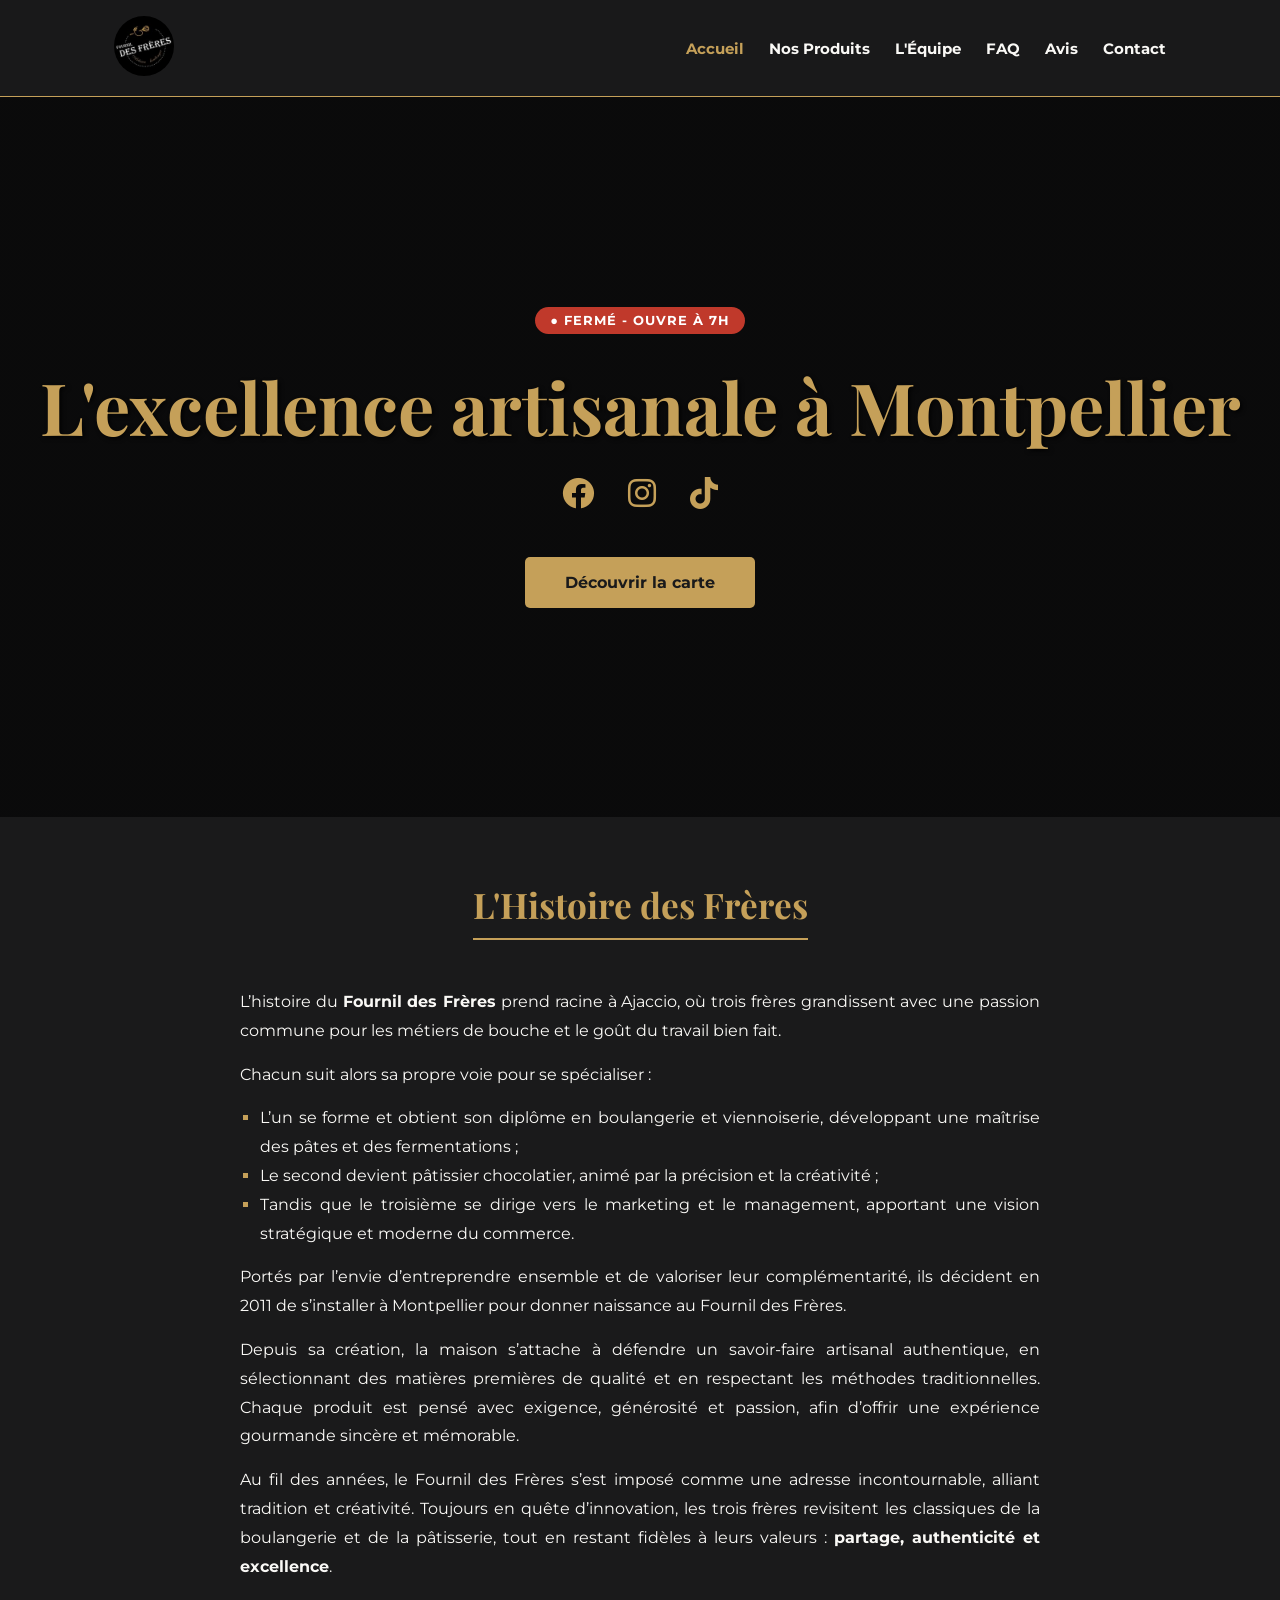
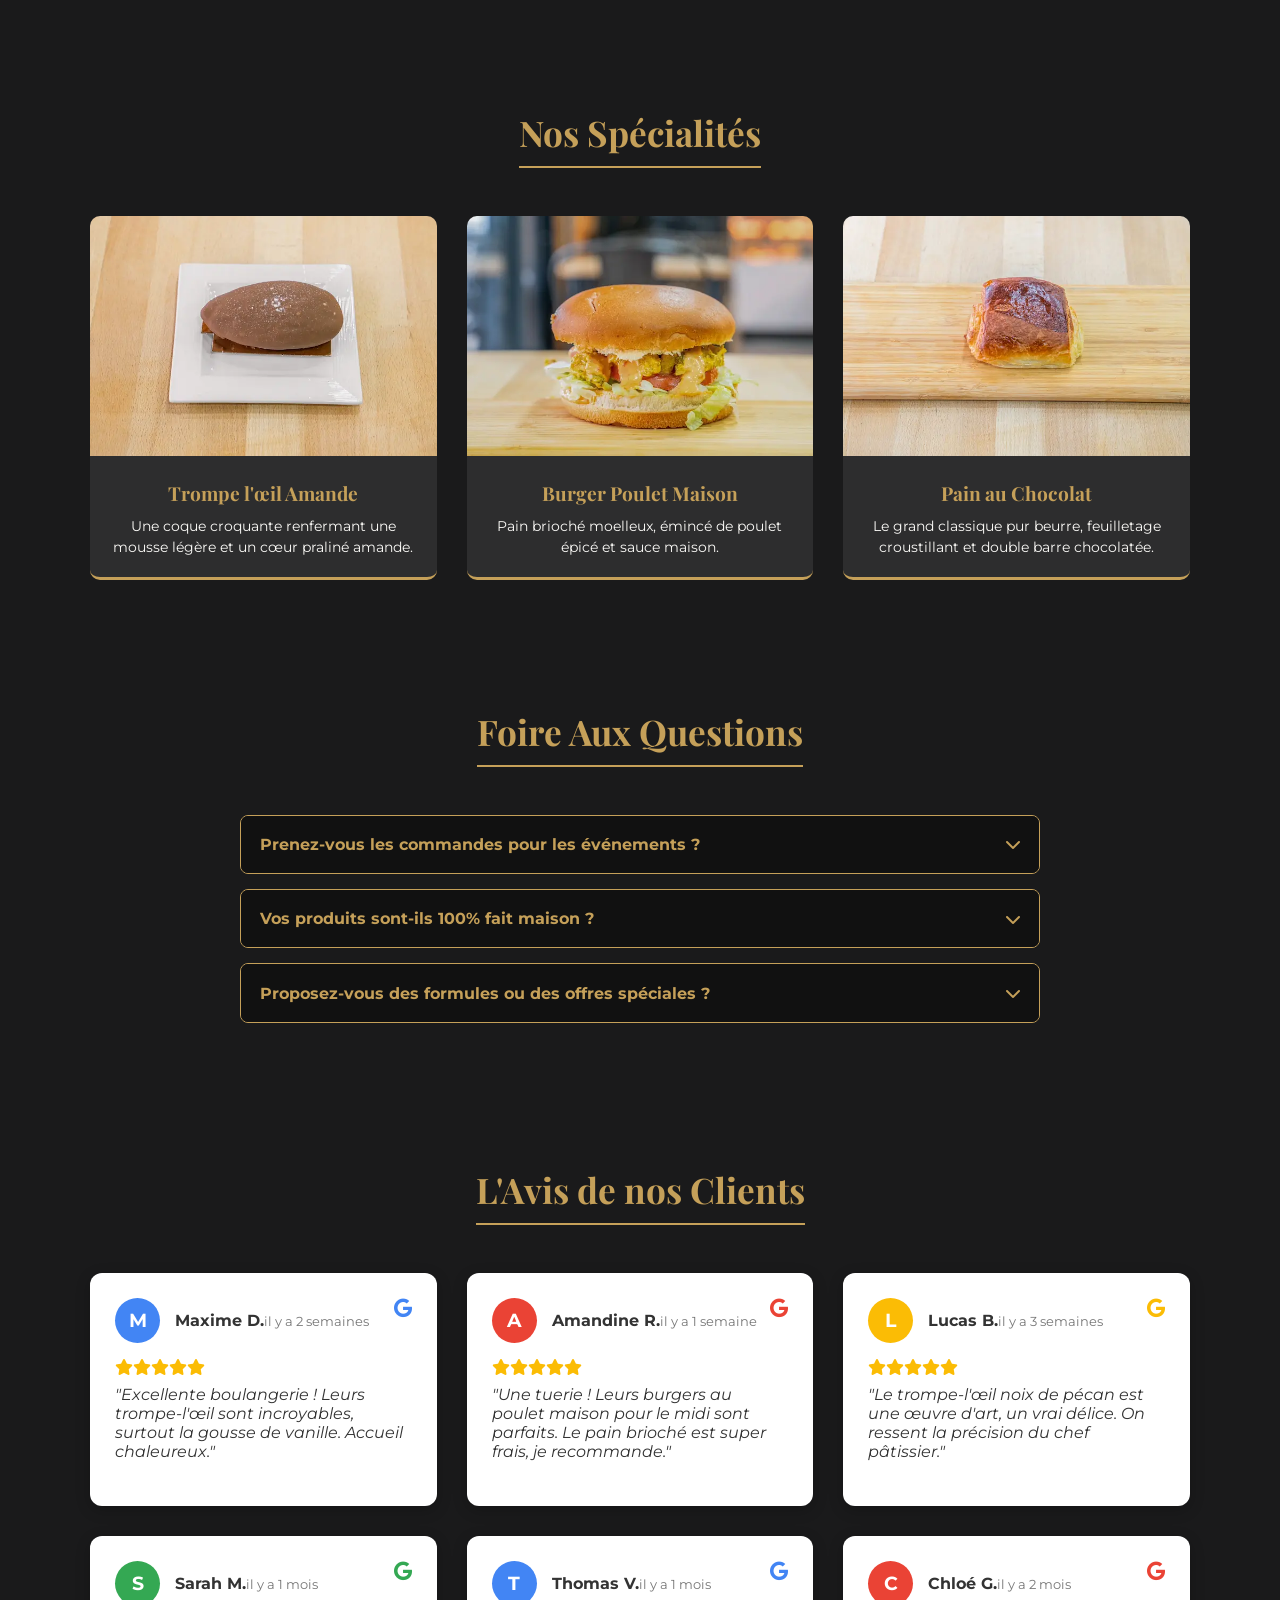
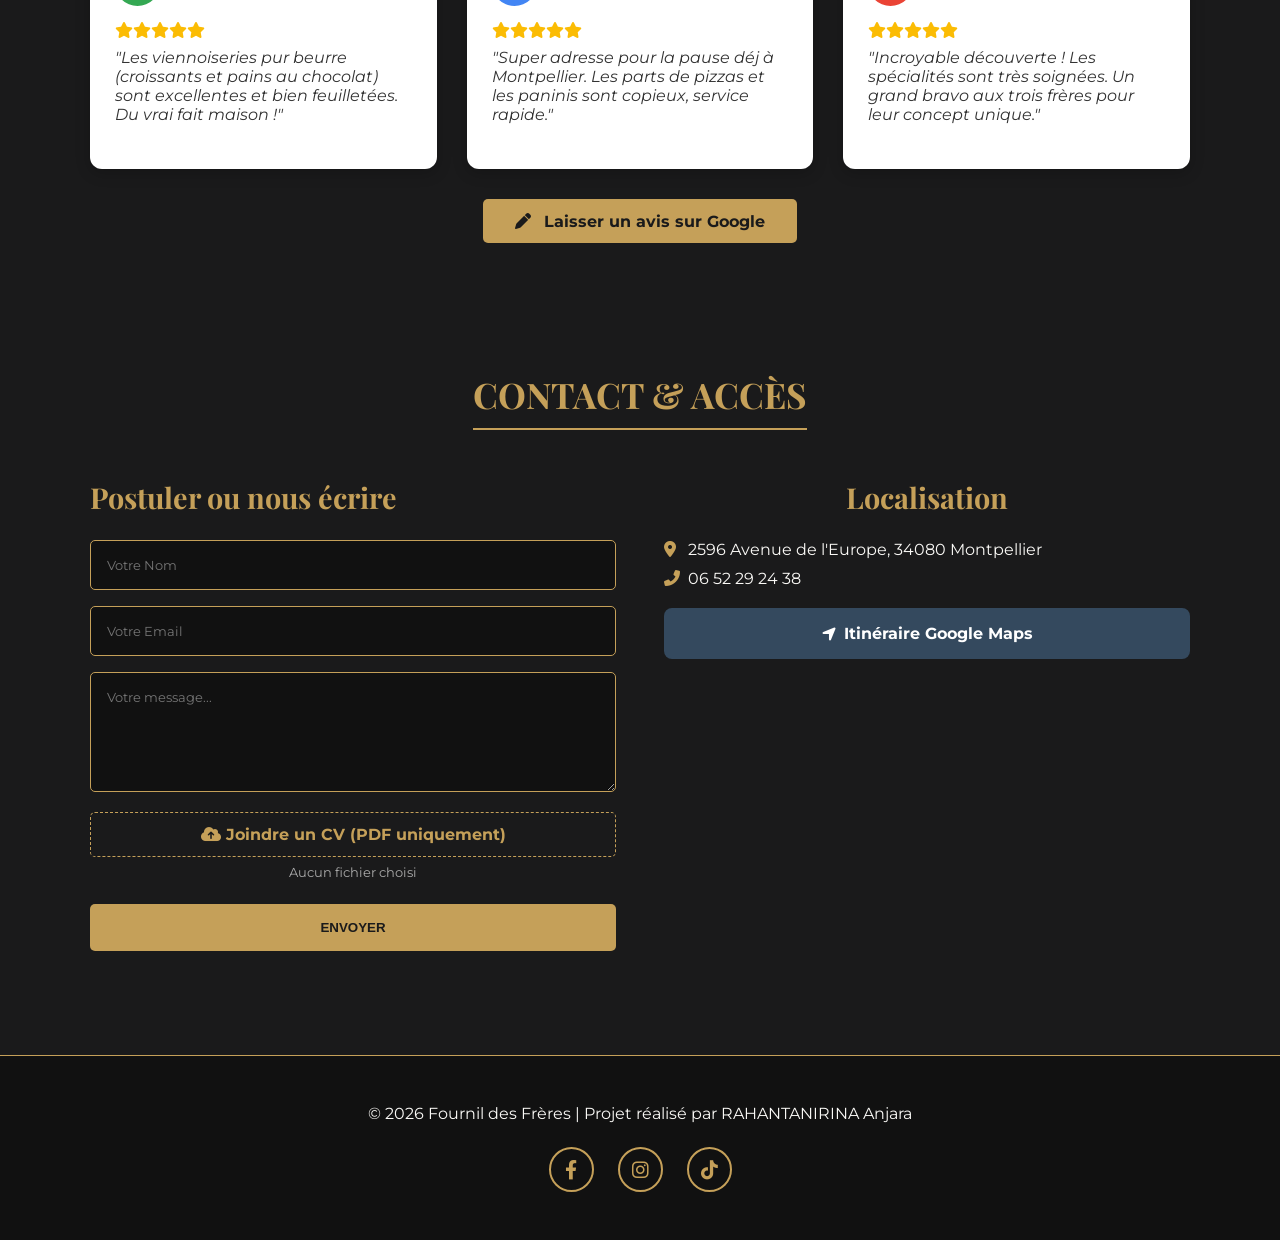
==== index.html @ 39a66331 "feat: enrichissement des avis google, intégration du numéro de téléphone et réécriture pro de la FAQ" ====
<!DOCTYPE html>
<html lang="fr">
<head>
    <meta charset="UTF-8">
    <meta name="viewport" content="width=device-width, initial-scale=1.0">
    <title>Fournil des Frères | Artisan Boulanger Pâtissier Montpellier</title>
    
    <meta name="description" content="Découvrez le Fournil des Frères à Montpellier. Trompe l'œil signatures, snacking frais et viennoiseries artisanales 100% fait maison.">
    <link rel="icon" type="image/jpeg" href="logo-fdf.jpg">
    
    <link rel="stylesheet" href="style.css">
    <link href="https://fonts.googleapis.com/css2?family=Montserrat:wght@400;700&family=Playfair+Display:ital,wght@0,700;1,700&display=swap" rel="stylesheet">
    <link rel="stylesheet" href="https://cdnjs.cloudflare.com/ajax/libs/font-awesome/6.0.0/css/all.min.css">
</head>
<body>

    <div id="loader">
        <img src="logo-fdf.jpg" alt="Chargement" class="loader-logo">
    </div>
    <div id="scroll-progress-bar"></div>

    <header id="header">
        <div class="container header-flex">
            <a href="index.html"><img src="logo-fdf.jpg" alt="Logo Fournil des Frères" class="logo"></a>
            
            <div class="menu-toggle" id="mobile-menu"><i class="fas fa-bars"></i></div>
            
            <nav class="desktop-nav">
                <ul id="nav-list">
                    <li><a href="#accueil" style="color:var(--or);">Accueil</a></li>
                    <li><a href="produits.html">Nos Produits</a></li>
                    <li><a href="#equipe">L'Équipe</a></li>
                    <li><a href="#faq">FAQ</a></li>
                    <li><a href="#avis">Avis</a></li>
                    <li><a href="#contact">Contact</a></li>
                </ul>
            </nav>
        </div>
    </header>

    <div class="mobile-tab-bar">
        <a href="#accueil"><i class="fas fa-home"></i><span>Accueil</span></a>
        <a href="produits.html"><i class="fas fa-bread-slice"></i><span>Produits</span></a>
        <a href="#avis"><i class="fas fa-star"></i><span>Avis</span></a>
        <a href="#contact"><i class="fas fa-map-marker-alt"></i><span>Accès</span></a>
    </div>

    <main>
        <section id="accueil" class="hero">
            <div class="hero-text">
                <div id="status-badge" class="status-badge">Chargement...</div>
                
                <h1>L'excellence artisanale à Montpellier</h1>
                
                <div class="social-hero">
                    <a href="https://www.facebook.com/Fournil-Des-Freres-107066511878900" target="_blank"><i class="fab fa-facebook"></i></a>
                    <a href="https://www.instagram.com/fournildesfreres34" target="_blank"><i class="fab fa-instagram"></i></a>
                    <a href="https://www.tiktok.com/@fournildesfreres" target="_blank"><i class="fab fa-tiktok"></i></a>
                </div>
                <a href="produits.html" class="btn-gold-hero">Découvrir la carte</a>
            </div>
        </section>

        <section id="equipe" class="container section reveal">
            <h2 class="title">L'Histoire des Frères</h2>
            <div style="max-width: 800px; margin: 0 auto; line-height: 1.8; text-align: justify;">
                <p style="margin-bottom: 15px;">L’histoire du <strong>Fournil des Frères</strong> prend racine à Ajaccio, où trois frères grandissent avec une passion commune pour les métiers de bouche et le goût du travail bien fait.</p>
                
                <p style="margin-bottom: 15px;">Chacun suit alors sa propre voie pour se spécialiser :</p>
                <ul style="margin-bottom: 15px; padding-left: 20px; list-style-type: square; color: var(--or);">
                    <li><span style="color: var(--creme);">L’un se forme et obtient son diplôme en boulangerie et viennoiserie, développant une maîtrise des pâtes et des fermentations ;</span></li>
                    <li><span style="color: var(--creme);">Le second devient pâtissier chocolatier, animé par la précision et la créativité ;</span></li>
                    <li><span style="color: var(--creme);">Tandis que le troisième se dirige vers le marketing et le management, apportant une vision stratégique et moderne du commerce.</span></li>
                </ul>

                <p style="margin-bottom: 15px;">Portés par l’envie d’entreprendre ensemble et de valoriser leur complémentarité, ils décident en 2011 de s’installer à Montpellier pour donner naissance au Fournil des Frères.</p>
                
                <p style="margin-bottom: 15px;">Depuis sa création, la maison s’attache à défendre un savoir-faire artisanal authentique, en sélectionnant des matières premières de qualité et en respectant les méthodes traditionnelles. Chaque produit est pensé avec exigence, générosité et passion, afin d’offrir une expérience gourmande sincère et mémorable.</p>
                
                <p>Au fil des années, le Fournil des Frères s’est imposé comme une adresse incontournable, alliant tradition et créativité. Toujours en quête d’innovation, les trois frères revisitent les classiques de la boulangerie et de la pâtisserie, tout en restant fidèles à leurs valeurs : <strong>partage, authenticité et excellence</strong>.</p>
            </div>
        </section>

        <section id="produits-phares" class="container section reveal">
            <h2 class="title">Nos Spécialités</h2>
            <div class="product-grid">
                <article class="product-card reveal">
                    <img src="FournilDesFrères_trompe-loeil_Amande.webp" alt="Trompe l'œil Amande" loading="lazy">
                    <div class="product-info">
                        <h3>Trompe l'œil Amande</h3>
                        <p>Une coque croquante renfermant une mousse légère et un cœur praliné amande.</p>
                    </div>
                </article>

                <article class="product-card reveal">
                    <img src="FournilDesFrères_BurgerPoulet.webp" alt="Burger Poulet Maison" loading="lazy">
                    <div class="product-info">
                        <h3>Burger Poulet Maison</h3>
                        <p>Pain brioché moelleux, émincé de poulet épicé et sauce maison.</p>
                    </div>
                </article>

                <article class="product-card reveal">
                    <img src="FournilDesFrères_PainAuChocolat.webp" alt="Pain au Chocolat" loading="lazy">
                    <div class="product-info">
                        <h3>Pain au Chocolat</h3>
                        <p>Le grand classique pur beurre, feuilletage croustillant et double barre chocolatée.</p>
                    </div>
                </article>
            </div>
        </section>
        
        <section id="faq" class="container section reveal">
            <h2 class="title">Foire Aux Questions</h2>
            <div class="faq-container">
                <div class="faq-item">
                    <div class="faq-question">Prenez-vous les commandes pour les événements ? <i class="fas fa-chevron-down"></i></div>
                    <div class="faq-answer">Absolument ! Nous réalisons des commandes sur-mesure pour vos événements (anniversaires, réceptions, réunions). Pour toute demande, n'hésitez pas à nous contacter directement par téléphone ou via notre compte Instagram pour que nous puissions étudier votre projet ensemble.</div>
                </div>
                <div class="faq-item">
                    <div class="faq-question">Vos produits sont-ils 100% fait maison ? <i class="fas fa-chevron-down"></i></div>
                    <div class="faq-answer">Oui, sans exception. De la fabrication minutieuse du feuilletage de nos viennoiseries pur beurre à la conception complexe de nos pâtisseries en Trompe-l'œil, l'intégralité de nos gammes est élaborée sur place de manière artisanale.</div>
                </div>
                <div class="faq-item">
                    <div class="faq-question">Proposez-vous des formules ou des offres spéciales ? <i class="fas fa-chevron-down"></i></div>
                    <div class="faq-answer">Tout à fait ! Nous proposons quotidiennement plusieurs formules de restauration adaptées pour la pause déjeuner (incluant sandwich, burger ou pizza accompagné d'une boisson et d'un dessert). Des offres groupées sont également disponibles directement en boutique selon les fabrications du jour.</div>
                </div>
            </div>
        </section>

        <section id="avis" class="container section reveal">
            <h2 class="title">L'Avis de nos Clients</h2>
            <div class="product-grid" style="align-items: start;">
                <div class="google-review-card" style="margin-bottom: 0;">
                    <div class="reviewer-info">
                        <div class="avatar" style="background-color: #4285F4;">M</div>
                        <div><strong>Maxime D.</strong><span class="date">il y a 2 semaines</span></div>
                        <i class="fab fa-google google-logo" style="color: #4285F4; font-size: 1.2rem;"></i>
                    </div>
                    <div class="stars"><i class="fas fa-star" style="color: #fbbc04;"></i><i class="fas fa-star" style="color: #fbbc04;"></i><i class="fas fa-star" style="color: #fbbc04;"></i><i class="fas fa-star" style="color: #fbbc04;"></i><i class="fas fa-star" style="color: #fbbc04;"></i></div>
                    <p class="review-text">"Excellente boulangerie ! Leurs trompe-l'œil sont incroyables, surtout la gousse de vanille. Accueil chaleureux."</p>
                </div>
                <div class="google-review-card" style="margin-bottom: 0;">
                    <div class="reviewer-info">
                        <div class="avatar" style="background-color: #EA4335;">A</div>
                        <div><strong>Amandine R.</strong><span class="date">il y a 1 semaine</span></div>
                        <i class="fab fa-google google-logo" style="color: #EA4335; font-size: 1.2rem;"></i>
                    </div>
                    <div class="stars"><i class="fas fa-star" style="color: #fbbc04;"></i><i class="fas fa-star" style="color: #fbbc04;"></i><i class="fas fa-star" style="color: #fbbc04;"></i><i class="fas fa-star" style="color: #fbbc04;"></i><i class="fas fa-star" style="color: #fbbc04;"></i></div>
                    <p class="review-text">"Une tuerie ! Leurs burgers au poulet maison pour le midi sont parfaits. Le pain brioché est super frais, je recommande."</p>
                </div>
                <div class="google-review-card" style="margin-bottom: 0;">
                    <div class="reviewer-info">
                        <div class="avatar" style="background-color: #FBBC05;">L</div>
                        <div><strong>Lucas B.</strong><span class="date">il y a 3 semaines</span></div>
                        <i class="fab fa-google google-logo" style="color: #FBBC05; font-size: 1.2rem;"></i>
                    </div>
                    <div class="stars"><i class="fas fa-star" style="color: #fbbc04;"></i><i class="fas fa-star" style="color: #fbbc04;"></i><i class="fas fa-star" style="color: #fbbc04;"></i><i class="fas fa-star" style="color: #fbbc04;"></i><i class="fas fa-star" style="color: #fbbc04;"></i></div>
                    <p class="review-text">"Le trompe-l'œil noix de pécan est une œuvre d'art, un vrai délice. On ressent la précision du chef pâtissier."</p>
                </div>
                <div class="google-review-card" style="margin-bottom: 0;">
                    <div class="reviewer-info">
                        <div class="avatar" style="background-color: #34A853;">S</div>
                        <div><strong>Sarah M.</strong><span class="date">il y a 1 mois</span></div>
                        <i class="fab fa-google google-logo" style="color: #34A853; font-size: 1.2rem;"></i>
                    </div>
                    <div class="stars"><i class="fas fa-star" style="color: #fbbc04;"></i><i class="fas fa-star" style="color: #fbbc04;"></i><i class="fas fa-star" style="color: #fbbc04;"></i><i class="fas fa-star" style="color: #fbbc04;"></i><i class="fas fa-star" style="color: #fbbc04;"></i></div>
                    <p class="review-text">"Les viennoiseries pur beurre (croissants et pains au chocolat) sont excellentes et bien feuilletées. Du vrai fait maison !"</p>
                </div>
                <div class="google-review-card" style="margin-bottom: 0;">
                    <div class="reviewer-info">
                        <div class="avatar" style="background-color: #4285F4;">T</div>
                        <div><strong>Thomas V.</strong><span class="date">il y a 1 mois</span></div>
                        <i class="fab fa-google google-logo" style="color: #4285F4; font-size: 1.2rem;"></i>
                    </div>
                    <div class="stars"><i class="fas fa-star" style="color: #fbbc04;"></i><i class="fas fa-star" style="color: #fbbc04;"></i><i class="fas fa-star" style="color: #fbbc04;"></i><i class="fas fa-star" style="color: #fbbc04;"></i><i class="fas fa-star" style="color: #fbbc04;"></i></div>
                    <p class="review-text">"Super adresse pour la pause déj à Montpellier. Les parts de pizzas et les paninis sont copieux, service rapide."</p>
                </div>
                <div class="google-review-card" style="margin-bottom: 0;">
                    <div class="reviewer-info">
                        <div class="avatar" style="background-color: #EA4335;">C</div>
                        <div><strong>Chloé G.</strong><span class="date">il y a 2 mois</span></div>
                        <i class="fab fa-google google-logo" style="color: #EA4335; font-size: 1.2rem;"></i>
                    </div>
                    <div class="stars"><i class="fas fa-star" style="color: #fbbc04;"></i><i class="fas fa-star" style="color: #fbbc04;"></i><i class="fas fa-star" style="color: #fbbc04;"></i><i class="fas fa-star" style="color: #fbbc04;"></i><i class="fas fa-star" style="color: #fbbc04;"></i></div>
                    <p class="review-text">"Incroyable découverte ! Les spécialités sont très soignées. Un grand bravo aux trois frères pour leur concept unique."</p>
                </div>
            </div>
            <div style="text-align: center; margin-top: 30px;">
                <a href="https://www.google.com/maps/place/Fournil+des+frères/@43.641869,3.8200574,17z/data=!4m8!3m7!1s0x12b6ade1ebe841e1:0xa99e64c66c373153!8m2!3d43.641869!4d3.8200574!9m1!1b1!16s%2Fg%2F11tfpc4v9q?entry=ttu&g_ep=EgoyMDI2MDQyNy4wIKXMDSoASAFQAw%3D%3D" target="_blank" class="btn-gold-hero" style="margin-top: 0; padding: 0.8rem 2rem;">
                    <i class="fas fa-pen" style="margin-right: 8px;"></i> Laisser un avis sur Google
                </a>
            </div>
        </section>

        <section id="contact" class="container section reveal">
            <h2 class="title">CONTACT & ACCÈS</h2>
            <div class="contact-wrapper">
                <div class="contact-form">
                    <h3>Postuler ou nous écrire</h3>
                    <form action="https://formspree.io/f/xzdyaoab" method="POST" enctype="multipart/form-data">
                        <input type="text" name="Nom" placeholder="Votre Nom" required>
                        <input type="email" name="Email" placeholder="Votre Email" required>
                        <textarea name="Message" placeholder="Votre message..." required></textarea>
                        
                        <div class="file-upload-wrapper">
                            <label for="file-upload" class="custom-file-upload">
                                <i class="fas fa-cloud-upload-alt"></i> Joindre un CV (PDF uniquement)
                            </label>
                            <input id="file-upload" type="file" name="upload" accept=".pdf" />
                            <span id="file-name-display">Aucun fichier choisi</span>
                        </div>
                        <button type="submit" class="btn-gold">ENVOYER</button>
                    </form>
                </div>
                <div class="contact-map">
                    <h3>Localisation</h3>
                    <p style="margin-bottom: 10px;"><i class="fas fa-map-marker-alt" style="color:var(--or); width: 20px;"></i> 2596 Avenue de l'Europe, 34080 Montpellier</p>
                    <p style="margin-bottom: 20px;"><i class="fas fa-phone-alt" style="color:var(--or); width: 20px;"></i> 06 52 29 24 38</p>
                    
                    <a href="https://www.google.com/maps/dir/?api=1&destination=Fournil+des+Frères,+2596+Avenue+de+l'Europe,+Montpellier2" target="_blank" class="btn-gps">
                        <i class="fas fa-location-arrow" style="margin-right:8px;"></i> Itinéraire Google Maps
                    </a>
                    <iframe src="https://www.google.com/maps/embed?pb=!1m18!1m12!1m3!1d2888.665672101344!2d3.834015!3d43.613479!2m3!1f0!2f0!3f0!3m2!1i1024!2i768!4f13.1!3m3!1m2!1s0x12b6b3bfb77f362b%3A0x4c137f65bf97f9bb!2sFournil%20des%20Fr%C3%A8res!5e0!3m2!1sfr!2sfr!4v1710000000000!5m2!1sfr!2sfr" width="100%" height="250" style="border:0; border-radius:10px; margin-top:15px;" allowfullscreen="" loading="lazy"></iframe>
                </div>
            </div>
        </section>
    </main>

    <footer>
        <p>© 2026 Fournil des Frères | Projet réalisé par RAHANTANIRINA Anjara</p>
        <div class="footer-socials">
            <a href="https://www.facebook.com/Fournil-Des-Freres-107066511878900" target="_blank" class="social-circle-footer"><i class="fab fa-facebook-f"></i></a>
            <a href="https://www.instagram.com/fournildesfreres34" target="_blank" class="social-circle-footer"><i class="fab fa-instagram"></i></a>
            <a href="https://www.tiktok.com/@fournildesfreres" target="_blank" class="social-circle-footer"><i class="fab fa-tiktok"></i></a>
        </div>
    </footer>

    <button id="backToTop"><i class="fas fa-arrow-up"></i></button>

    <script src="script.js"></script>
</body>
</html>
---- style.css ----
/* =========================================
   1. VARIABLES & RESET
   ========================================= */
:root {
    --noir: #1A1A1B;
    --or: #C5A059;
    --creme: #FAF9F6;
    --gris: #2D2D2E;
    --transition: all 0.3s ease-in-out;
}

* { margin: 0; padding: 0; box-sizing: border-box; }
html { scroll-behavior: smooth; font-size: 16px; }

body { 
    background: var(--noir); 
    color: var(--creme); 
    font-family: 'Montserrat', sans-serif; 
    overflow-x: hidden; 
}

a { color: inherit; text-decoration: none; transition: var(--transition); }
ul { list-style: none; }

/* =========================================
   2. ÉLÉMENTS GLOBAUX & TITRES
   ========================================= */
.container { max-width: 1100px; margin: auto; padding: 0 1.5rem; }
.section { padding: 4rem 0; }

.title { 
    text-align: center; 
    color: var(--or); 
    font-family: 'Playfair Display', serif; 
    font-size: 2.2rem; 
    margin: 0 auto 3rem auto; 
    border-bottom: 2px solid var(--or); 
    display: table; 
    padding-bottom: 10px; 
}

/* =========================================
   3. COMPOSANTS (Boutons, Badges, Loader)
   ========================================= */
#loader {
    position: fixed; top: 0; left: 0; width: 100vw; height: 100vh;
    background-color: var(--noir); display: flex; justify-content: center; align-items: center;
    z-index: 9999; transition: opacity 0.6s ease, visibility 0.6s ease;
}
.loader-logo { width: 120px; border-radius: 50%; animation: pulse 1.5s infinite; }
@keyframes pulse { 
    0% { transform: scale(0.9); box-shadow: 0 0 0 0 rgba(197, 160, 89, 0.7); } 
    70% { transform: scale(1.1); box-shadow: 0 0 0 15px rgba(197, 160, 89, 0); } 
    100% { transform: scale(0.9); box-shadow: 0 0 0 0 rgba(197, 160, 89, 0); } 
}

#scroll-progress-bar { position: fixed; top: 0; left: 0; width: 0%; height: 4px; background-color: var(--or); z-index: 10000; transition: width 0.1s ease; }

.status-badge { display: inline-block; padding: 6px 15px; border-radius: 20px; font-weight: bold; margin-bottom: 1.5rem; font-size: 0.8rem; letter-spacing: 1px; }
.open { background: #27ae60; color: white; }
.closed { background: #c0392b; color: white; }

.btn-gold-hero { display: inline-block; background: var(--or); color: var(--noir); padding: 1rem 2.5rem; font-weight: bold; border-radius: 5px; margin-top: 1.5rem; transition: var(--transition); }
.btn-gold-hero:hover { transform: translateY(-5px); background: white; }

.btn-gold { background: var(--or); color: var(--noir); border: none; padding: 1rem; width: 100%; font-weight: bold; cursor: pointer; transition: var(--transition); border-radius: 5px;}
.btn-gold:hover { background: white; }

/* Animations JS */
.reveal { opacity: 0; transform: translateY(30px); transition: 1.2s all ease; }
.reveal.active { opacity: 1; transform: translateY(0); }

/* =========================================
   ANIMATIONS AU SCROLL REVEAL
   ========================================= */

/* État initial : l'élément est transparent et légèrement descendu */
.reveal { 
    opacity: 0; 
    transform: translateY(30px); 
    transition: 1.2s all ease; /* Animation fluide de 1.2 secondes */
}

/* État final (ajouté par le JavaScript quand on scrolle) : l'élément apparaît à sa place */
.reveal.active { 
    opacity: 1; 
    transform: translateY(0); 
}

/* =========================================
   ANIMATION DE LA FAQ
   ========================================= */
.faq-answer { 
    display: none; /* Caché par défaut */
    padding: 1.2rem; 
    background: #1A1A1B; 
    border-top: 1px solid var(--or); 
    line-height: 1.6; 
    animation: fade-in 0.3s ease-in-out; /* Petite animation d'apparition */
}

@keyframes fade-in {
    from { opacity: 0; transform: translateY(-10px); }
    to { opacity: 1; transform: translateY(0); }
}

/* =========================================
   4. STRUCTURE COMMUNE (Mobile First)
   ========================================= */

/* HEADER */
header { background: rgba(26,26,27,0.98); padding: 1rem 0; border-bottom: 1px solid var(--or); position: sticky; top: 0; z-index: 1000; }
.header-flex { display: flex; justify-content: space-between; align-items: center; }
.logo { height: 60px; transition: var(--transition); border-radius: 50%; }
.logo:hover { transform: scale(1.1); }

/* HERO SECTION */
.hero { height: 80vh; background: linear-gradient(rgba(0,0,0,0.6), rgba(0,0,0,0.6)), url('https://images.unsplash.com/photo-1509440159596-0249088772ff?q=80&w=2072'); background-size: cover; background-position: center; display: flex; align-items: center; justify-content: center; text-align: center; }
.hero h1, .hero h2 { font-size: 2.5rem; font-family: 'Playfair Display', serif; color: var(--or); text-shadow: 2px 2px 4px rgba(0,0,0,0.8); }
.social-hero a { color: var(--or); font-size: 2rem; margin: 20px 15px; display: inline-block; transition: var(--transition); }
.social-hero a:hover { transform: translateY(-8px) scale(1.1); color: white; }

/* GRILLES PRODUITS ET CONTACT (S'adapte automatiquement) */
.product-grid { display: grid; grid-template-columns: repeat(auto-fill, minmax(280px, 1fr)); gap: 30px; }
.contact-wrapper { display: grid; grid-template-columns: repeat(auto-fit, minmax(320px, 1fr)); gap: 3rem; align-items: start; }

/* CARTES PRODUITS */
.product-card { background: var(--gris); border-radius: 10px; overflow: hidden; transition: var(--transition); border-bottom: 3px solid var(--or); }
.product-card:hover { transform: translateY(-5px); box-shadow: 0 10px 20px rgba(0,0,0,0.5); }
.product-card img { width: 100%; height: 240px; object-fit: cover; }
.product-info { padding: 20px; text-align: center; }
.product-info h3 { color: var(--or); font-size: 1.2rem; margin-bottom: 10px; font-family: 'Playfair Display', serif; }
.product-info p { font-size: 0.9rem; line-height: 1.4; }

/* CARTE AVIS GOOGLE */
.google-review-card { background: #ffffff; color: #333; max-width: 600px; margin: 0 auto; padding: 25px; border-radius: 12px; box-shadow: 0 4px 15px rgba(0,0,0,0.2); }
.reviewer-info { display: flex; align-items: center; gap: 15px; position: relative; margin-bottom: 15px; }
.reviewer-info .avatar { background-color: #fbbc04; color: white; width: 45px; height: 45px; border-radius: 50%; display: flex; justify-content: center; align-items: center; font-weight: bold; font-size: 1.2rem; }
.reviewer-info .date { font-size: 0.8rem; color: #777; }
.google-logo { position: absolute; right: 0; top: 0; }
.google-review-card .stars i { color: #fbbc04; font-size: 1rem; margin-bottom: 10px; }
.review-text { font-style: italic; margin-bottom: 20px; font-size: 1rem; }

/* FAQ */
.faq-container { max-width: 800px; margin: auto; }
.faq-item { border: 1px solid var(--or); margin-bottom: 15px; border-radius: 8px; overflow: hidden; }
.faq-question { padding: 1.2rem; cursor: pointer; display: flex; justify-content: space-between; align-items: center; font-weight: bold; color: var(--or); background: #111; transition: var(--transition); }
.faq-question:hover { background: rgba(197, 160, 89, 0.1); }
.faq-answer { display: none; padding: 1.2rem; background: #1A1A1B; border-top: 1px solid var(--or); line-height: 1.6; }

/* FORMULAIRE & PDF */
.contact-form h3, .contact-map h3 { color: var(--or); font-family: 'Playfair Display', serif; font-size: 1.8rem; margin-bottom: 1.5rem; text-align: center; }
.contact-form input, .contact-form textarea { width: 100%; padding: 1rem; margin-bottom: 1rem; background: #111; border: 1px solid var(--or); color: white; border-radius: 5px; font-family: inherit; }
.contact-form textarea { height: 120px; resize: vertical; }
.file-upload-wrapper { margin-bottom: 1.5rem; }
#file-upload { display: none; }
.custom-file-upload { display: inline-block; padding: 12px; cursor: pointer; border: 1px dashed var(--or); color: var(--or); border-radius: 5px; font-weight: bold; transition: var(--transition); width: 100%; text-align: center; }
.custom-file-upload:hover { background: rgba(197, 160, 89, 0.1); }
#file-name-display { display: block; margin-top: 8px; font-size: 0.8rem; color: #aaa; text-align: center; }
.btn-gps { display: flex; align-items: center; justify-content: center; background: #34495e; color: white; padding: 1rem; border-radius: 8px; font-weight: bold; margin: 1rem 0; transition: var(--transition); }
.btn-gps:hover { background: var(--or); color: var(--noir); }

/* FOOTER */
footer { text-align: center; padding: 3rem 0; border-top: 1px solid var(--or); margin-top: 40px; background: #111; }
.footer-socials { display: flex; justify-content: center; gap: 1.5rem; margin-top: 1.5rem; }
.social-circle-footer { display: flex; align-items: center; justify-content: center; width: 45px; height: 45px; border: 2px solid var(--or); border-radius: 50%; transition: var(--transition); color: var(--or); font-size: 1.2rem; }
.social-circle-footer:hover { background: var(--or); color: var(--noir); transform: rotate(360deg); }

/* BOUTON REMONTER */
#backToTop { position: fixed; bottom: 85px; right: 20px; background: var(--or); border: none; padding: 15px; border-radius: 50%; cursor: pointer; display: none; color: var(--noir); z-index: 1000; transition: var(--transition); font-size: 1.2rem; box-shadow: 0 4px 10px rgba(0,0,0,0.5); }
#backToTop:hover { transform: scale(1.1); background: white; }


/* =========================================
   5. COMPORTEMENT MOBILE (Par défaut)
   ========================================= */
body { padding-bottom: 65px; } /* Espace pour la barre mobile en bas */

.desktop-nav { display: none; } /* Cache le menu PC */

/* Style du menu déroulant mobile (quand on clique sur le burger) */
#nav-list.active { display: flex; flex-direction: column; position: absolute; top: 100%; left: 0; width: 100%; background: var(--noir); padding: 2rem; border-bottom: 2px solid var(--or); text-align: center; }
#nav-list.active li { margin: 1rem 0; font-weight: bold; font-size: 1.2rem; }

.menu-toggle { display: block; color: var(--or); font-size: 1.8rem; cursor: pointer; margin-left: auto; }

/* Barre de navigation fixée en bas */
.mobile-tab-bar { position: fixed; bottom: 0; left: 0; width: 100%; height: 65px; background: #111; border-top: 1px solid var(--or); display: flex; justify-content: space-around; align-items: center; z-index: 2000; }
.mobile-tab-bar a { display: flex; flex-direction: column; align-items: center; font-size: 0.7rem; color: white; }
.mobile-tab-bar a i { font-size: 1.4rem; color: var(--or); margin-bottom: 2px; }


/* =========================================
   6. VERSION PC (Écrans larges uniquement)
   ========================================= */
@media (min-width: 992px) {
    /* 1. On annule les comportements mobile */
    body { padding-bottom: 0; }
    .mobile-tab-bar { display: none !important; }
    .menu-toggle { display: none !important; }
    
    /* 2. On affiche le menu PC normal */
    .desktop-nav { display: block; }
    #nav-list { display: flex; flex-direction: row; position: static; background: transparent; padding: 0; gap: 25px; border: none; }
    #nav-list li { margin: 0; }
    #nav-list a { color: var(--creme); font-weight: bold; font-size: 0.95rem; position: relative; }
    #nav-list a:hover { color: var(--or); }
    
    /* Petit effet de soulignement sympa sur PC */
    #nav-list a::after { content: ''; position: absolute; width: 0; height: 2px; bottom: -5px; left: 0; background: var(--or); transition: 0.3s; }
    #nav-list a:hover::after { width: 100%; }
    
    /* 3. On ajuste les tailles pour PC */
    .hero h1, .hero h2 { font-size: 4.5rem; }
    #backToTop { bottom: 30px; }
    .contact-map, .contact-form h3 { text-align: left; }
}
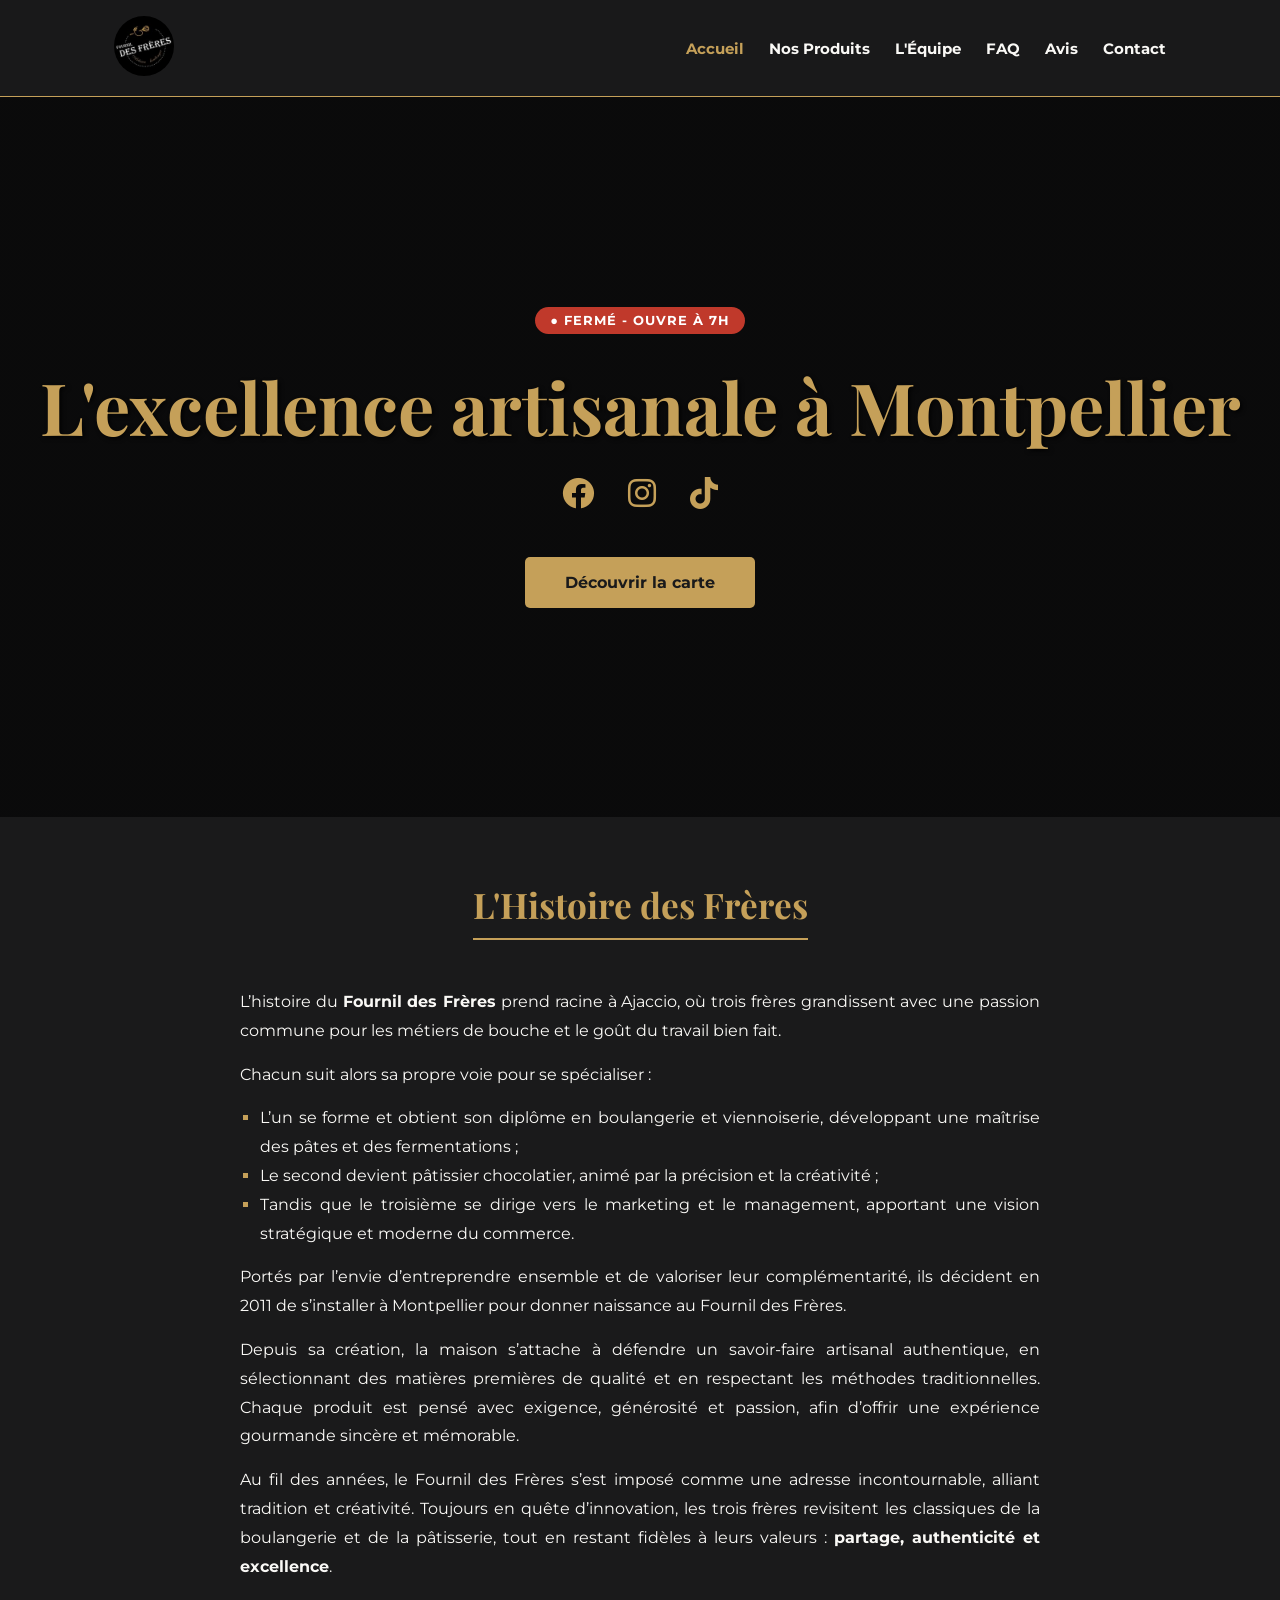
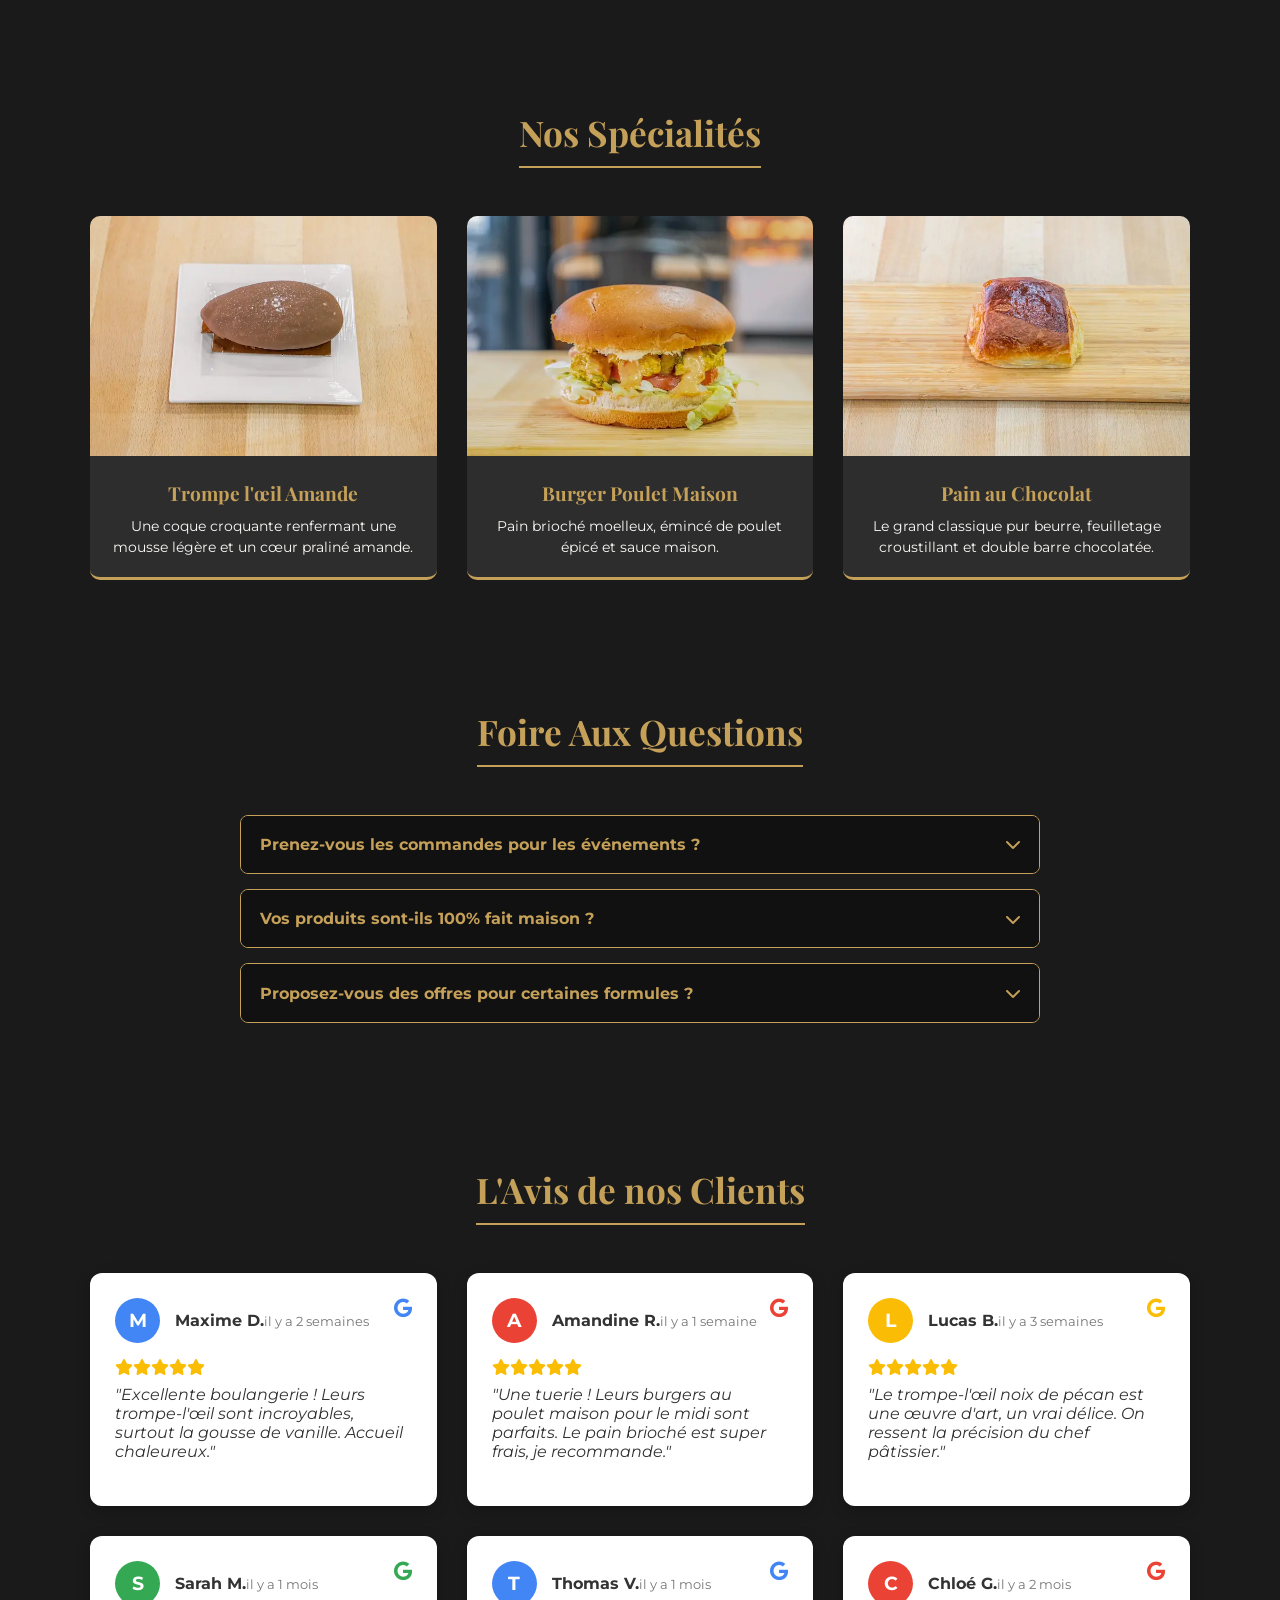
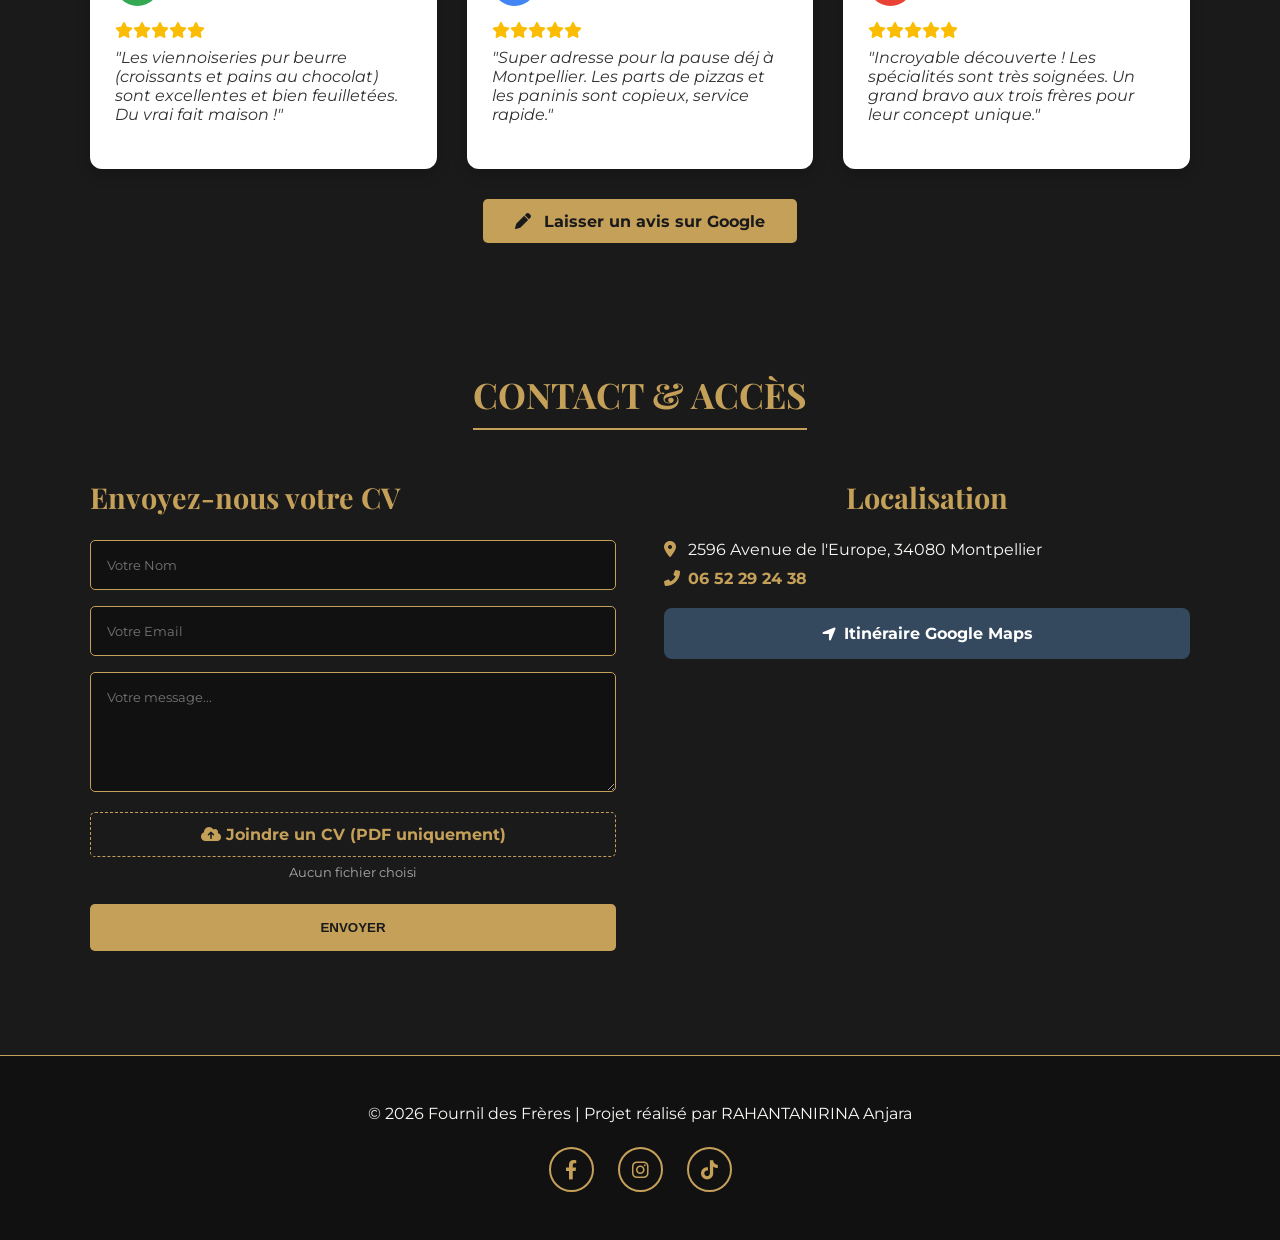
==== commit 85366db5: "fix: index" ====
--- a/index.html
+++ b/index.html
@@ -4,27 +4,21 @@
     <meta charset="UTF-8">
     <meta name="viewport" content="width=device-width, initial-scale=1.0">
     <title>Fournil des Frères | Artisan Boulanger Pâtissier Montpellier</title>
-    
     <meta name="description" content="Découvrez le Fournil des Frères à Montpellier. Trompe l'œil signatures, snacking frais et viennoiseries artisanales 100% fait maison.">
     <link rel="icon" type="image/jpeg" href="logo-fdf.jpg">
-    
     <link rel="stylesheet" href="style.css">
     <link href="https://fonts.googleapis.com/css2?family=Montserrat:wght@400;700&family=Playfair+Display:ital,wght@0,700;1,700&display=swap" rel="stylesheet">
     <link rel="stylesheet" href="https://cdnjs.cloudflare.com/ajax/libs/font-awesome/6.0.0/css/all.min.css">
 </head>
 <body>
 
-    <div id="loader">
-        <img src="logo-fdf.jpg" alt="Chargement" class="loader-logo">
-    </div>
+    <div id="loader"><img src="logo-fdf.jpg" alt="Chargement" class="loader-logo"></div>
     <div id="scroll-progress-bar"></div>
 
     <header id="header">
         <div class="container header-flex">
-            <a href="index.html"><img src="logo-fdf.jpg" alt="Logo Fournil des Frères" class="logo"></a>
-            
+            <a href="index.html"><img src="logo-fdf.jpg" alt="Logo" class="logo"></a>
             <div class="menu-toggle" id="mobile-menu"><i class="fas fa-bars"></i></div>
-            
             <nav class="desktop-nav">
                 <ul id="nav-list">
                     <li><a href="#accueil" style="color:var(--or);">Accueil</a></li>
@@ -49,9 +43,7 @@
         <section id="accueil" class="hero">
             <div class="hero-text">
                 <div id="status-badge" class="status-badge">Chargement...</div>
-                
                 <h1>L'excellence artisanale à Montpellier</h1>
-                
                 <div class="social-hero">
                     <a href="https://www.facebook.com/Fournil-Des-Freres-107066511878900" target="_blank"><i class="fab fa-facebook"></i></a>
                     <a href="https://www.instagram.com/fournildesfreres34" target="_blank"><i class="fab fa-instagram"></i></a>
@@ -65,18 +57,14 @@
             <h2 class="title">L'Histoire des Frères</h2>
             <div style="max-width: 800px; margin: 0 auto; line-height: 1.8; text-align: justify;">
                 <p style="margin-bottom: 15px;">L’histoire du <strong>Fournil des Frères</strong> prend racine à Ajaccio, où trois frères grandissent avec une passion commune pour les métiers de bouche et le goût du travail bien fait.</p>
-                
                 <p style="margin-bottom: 15px;">Chacun suit alors sa propre voie pour se spécialiser :</p>
                 <ul style="margin-bottom: 15px; padding-left: 20px; list-style-type: square; color: var(--or);">
                     <li><span style="color: var(--creme);">L’un se forme et obtient son diplôme en boulangerie et viennoiserie, développant une maîtrise des pâtes et des fermentations ;</span></li>
                     <li><span style="color: var(--creme);">Le second devient pâtissier chocolatier, animé par la précision et la créativité ;</span></li>
                     <li><span style="color: var(--creme);">Tandis que le troisième se dirige vers le marketing et le management, apportant une vision stratégique et moderne du commerce.</span></li>
                 </ul>
-
                 <p style="margin-bottom: 15px;">Portés par l’envie d’entreprendre ensemble et de valoriser leur complémentarité, ils décident en 2011 de s’installer à Montpellier pour donner naissance au Fournil des Frères.</p>
-                
                 <p style="margin-bottom: 15px;">Depuis sa création, la maison s’attache à défendre un savoir-faire artisanal authentique, en sélectionnant des matières premières de qualité et en respectant les méthodes traditionnelles. Chaque produit est pensé avec exigence, générosité et passion, afin d’offrir une expérience gourmande sincère et mémorable.</p>
-                
                 <p>Au fil des années, le Fournil des Frères s’est imposé comme une adresse incontournable, alliant tradition et créativité. Toujours en quête d’innovation, les trois frères revisitent les classiques de la boulangerie et de la pâtisserie, tout en restant fidèles à leurs valeurs : <strong>partage, authenticité et excellence</strong>.</p>
             </div>
         </section>
@@ -91,7 +79,6 @@
                         <p>Une coque croquante renfermant une mousse légère et un cœur praliné amande.</p>
                     </div>
                 </article>
-
                 <article class="product-card reveal">
                     <img src="FournilDesFrères_BurgerPoulet.webp" alt="Burger Poulet Maison" loading="lazy">
                     <div class="product-info">
@@ -99,7 +86,6 @@
                         <p>Pain brioché moelleux, émincé de poulet épicé et sauce maison.</p>
                     </div>
                 </article>
-
                 <article class="product-card reveal">
                     <img src="FournilDesFrères_PainAuChocolat.webp" alt="Pain au Chocolat" loading="lazy">
                     <div class="product-info">
@@ -115,15 +101,15 @@
             <div class="faq-container">
                 <div class="faq-item">
                     <div class="faq-question">Prenez-vous les commandes pour les événements ? <i class="fas fa-chevron-down"></i></div>
-                    <div class="faq-answer">Absolument ! Nous réalisons des commandes sur-mesure pour vos événements (anniversaires, réceptions, réunions). Pour toute demande, n'hésitez pas à nous contacter directement par téléphone ou via notre compte Instagram pour que nous puissions étudier votre projet ensemble.</div>
+                    <div class="faq-answer">Oui, nous réalisons des commandes sur-mesure pour vos événements. Contactez-nous directement par téléphone ou via Instagram pour discuter de votre projet.</div>
                 </div>
                 <div class="faq-item">
                     <div class="faq-question">Vos produits sont-ils 100% fait maison ? <i class="fas fa-chevron-down"></i></div>
-                    <div class="faq-answer">Oui, sans exception. De la fabrication minutieuse du feuilletage de nos viennoiseries pur beurre à la conception complexe de nos pâtisseries en Trompe-l'œil, l'intégralité de nos gammes est élaborée sur place de manière artisanale.</div>
+                    <div class="faq-answer">Oui, 100% fait maison. Tout est élaboré sur place, du feuilletage de nos viennoiseries jusqu'à nos pâtisseries signature.</div>
                 </div>
                 <div class="faq-item">
-                    <div class="faq-question">Proposez-vous des formules ou des offres spéciales ? <i class="fas fa-chevron-down"></i></div>
-                    <div class="faq-answer">Tout à fait ! Nous proposons quotidiennement plusieurs formules de restauration adaptées pour la pause déjeuner (incluant sandwich, burger ou pizza accompagné d'une boisson et d'un dessert). Des offres groupées sont également disponibles directement en boutique selon les fabrications du jour.</div>
+                    <div class="faq-question">Proposez-vous des offres pour certaines formules ? <i class="fas fa-chevron-down"></i></div>
+                    <div class="faq-answer">Oui, nous proposons plusieurs formules déjeuner adaptées. Les tarifs et compositions varient selon les produits du jour.</div>
                 </div>
             </div>
         </section>
@@ -197,7 +183,7 @@
             <h2 class="title">CONTACT & ACCÈS</h2>
             <div class="contact-wrapper">
                 <div class="contact-form">
-                    <h3>Postuler ou nous écrire</h3>
+                    <h3>Envoyez-nous votre CV</h3>
                     <form action="https://formspree.io/f/xzdyaoab" method="POST" enctype="multipart/form-data">
                         <input type="text" name="Nom" placeholder="Votre Nom" required>
                         <input type="email" name="Email" placeholder="Votre Email" required>
@@ -216,7 +202,7 @@
                 <div class="contact-map">
                     <h3>Localisation</h3>
                     <p style="margin-bottom: 10px;"><i class="fas fa-map-marker-alt" style="color:var(--or); width: 20px;"></i> 2596 Avenue de l'Europe, 34080 Montpellier</p>
-                    <p style="margin-bottom: 20px;"><i class="fas fa-phone-alt" style="color:var(--or); width: 20px;"></i> 06 52 29 24 38</p>
+                    <p style="margin-bottom: 20px;"><i class="fas fa-phone-alt" style="color:var(--or); width: 20px;"></i> <a href="tel:0652292438" style="color:var(--or); font-weight:bold;">06 52 29 24 38</a></p>
                     
                     <a href="https://www.google.com/maps/dir/?api=1&destination=Fournil+des+Frères,+2596+Avenue+de+l'Europe,+Montpellier2" target="_blank" class="btn-gps">
                         <i class="fas fa-location-arrow" style="margin-right:8px;"></i> Itinéraire Google Maps
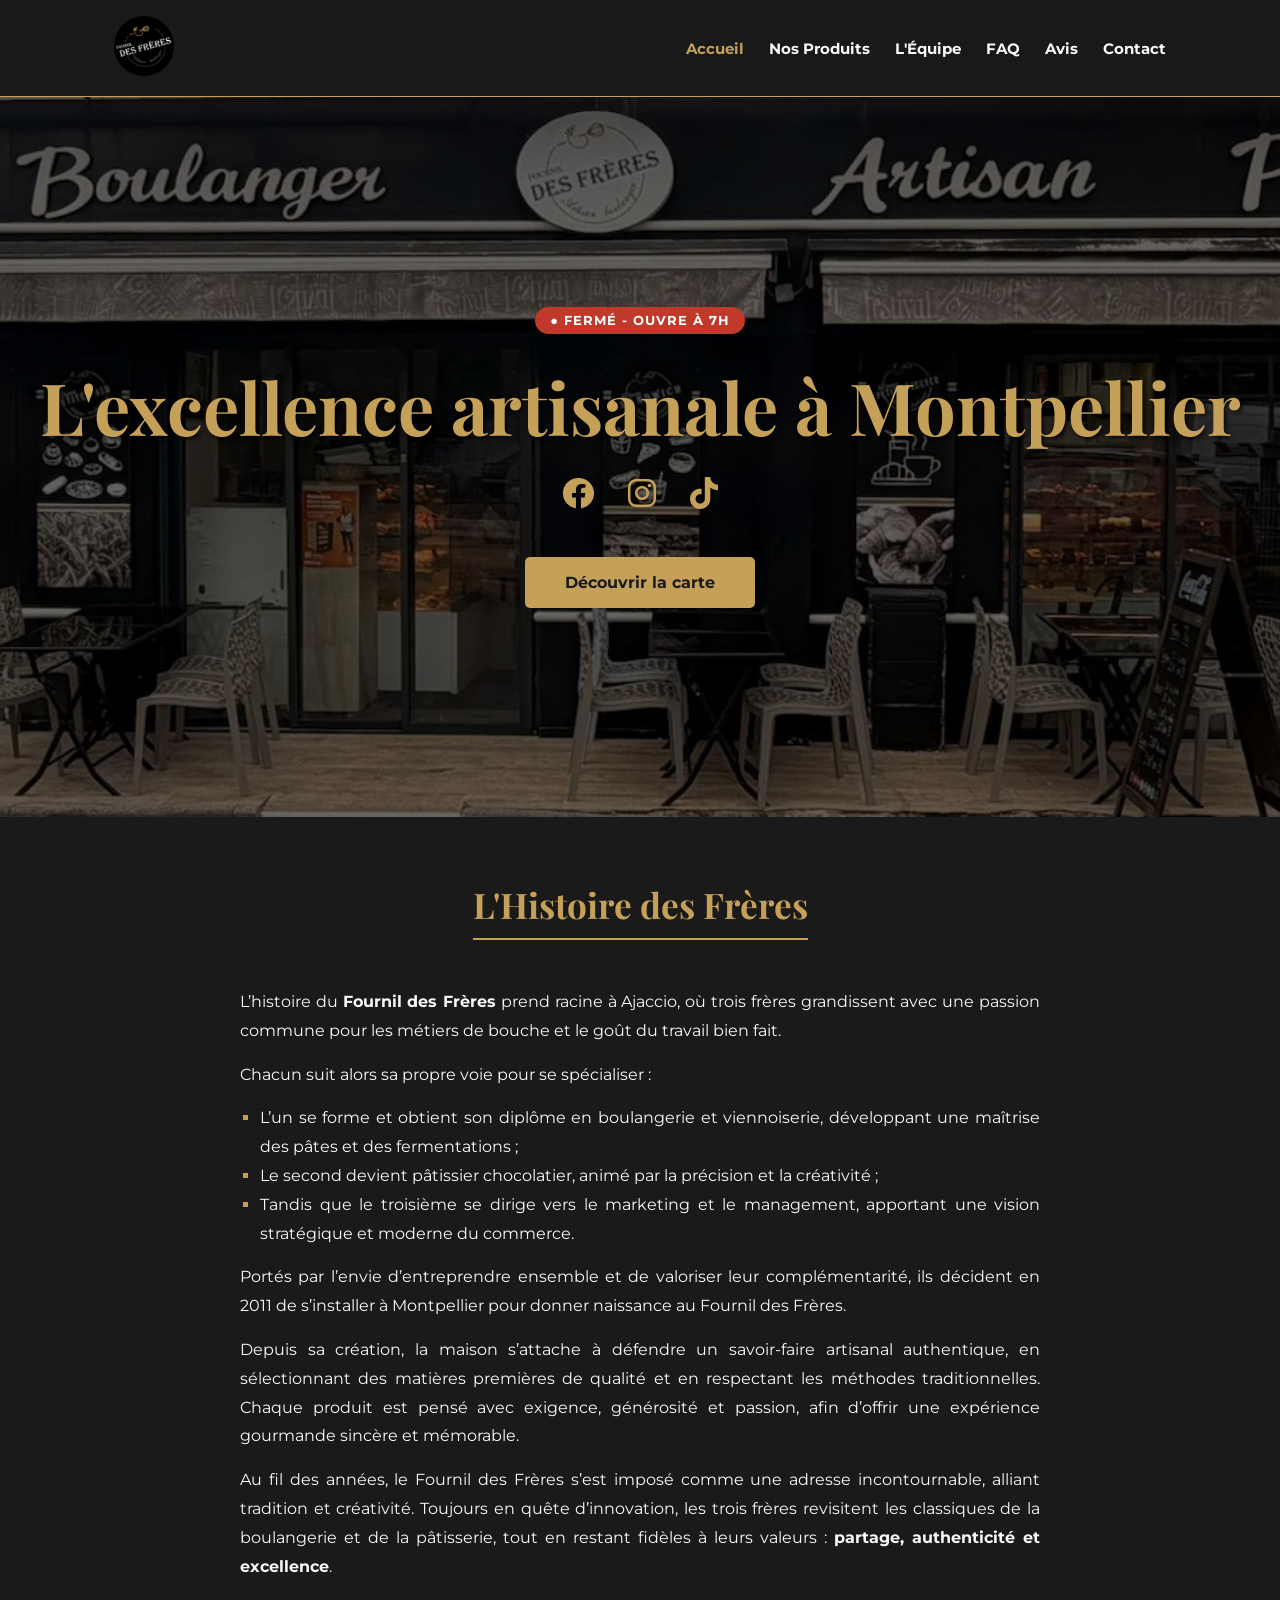
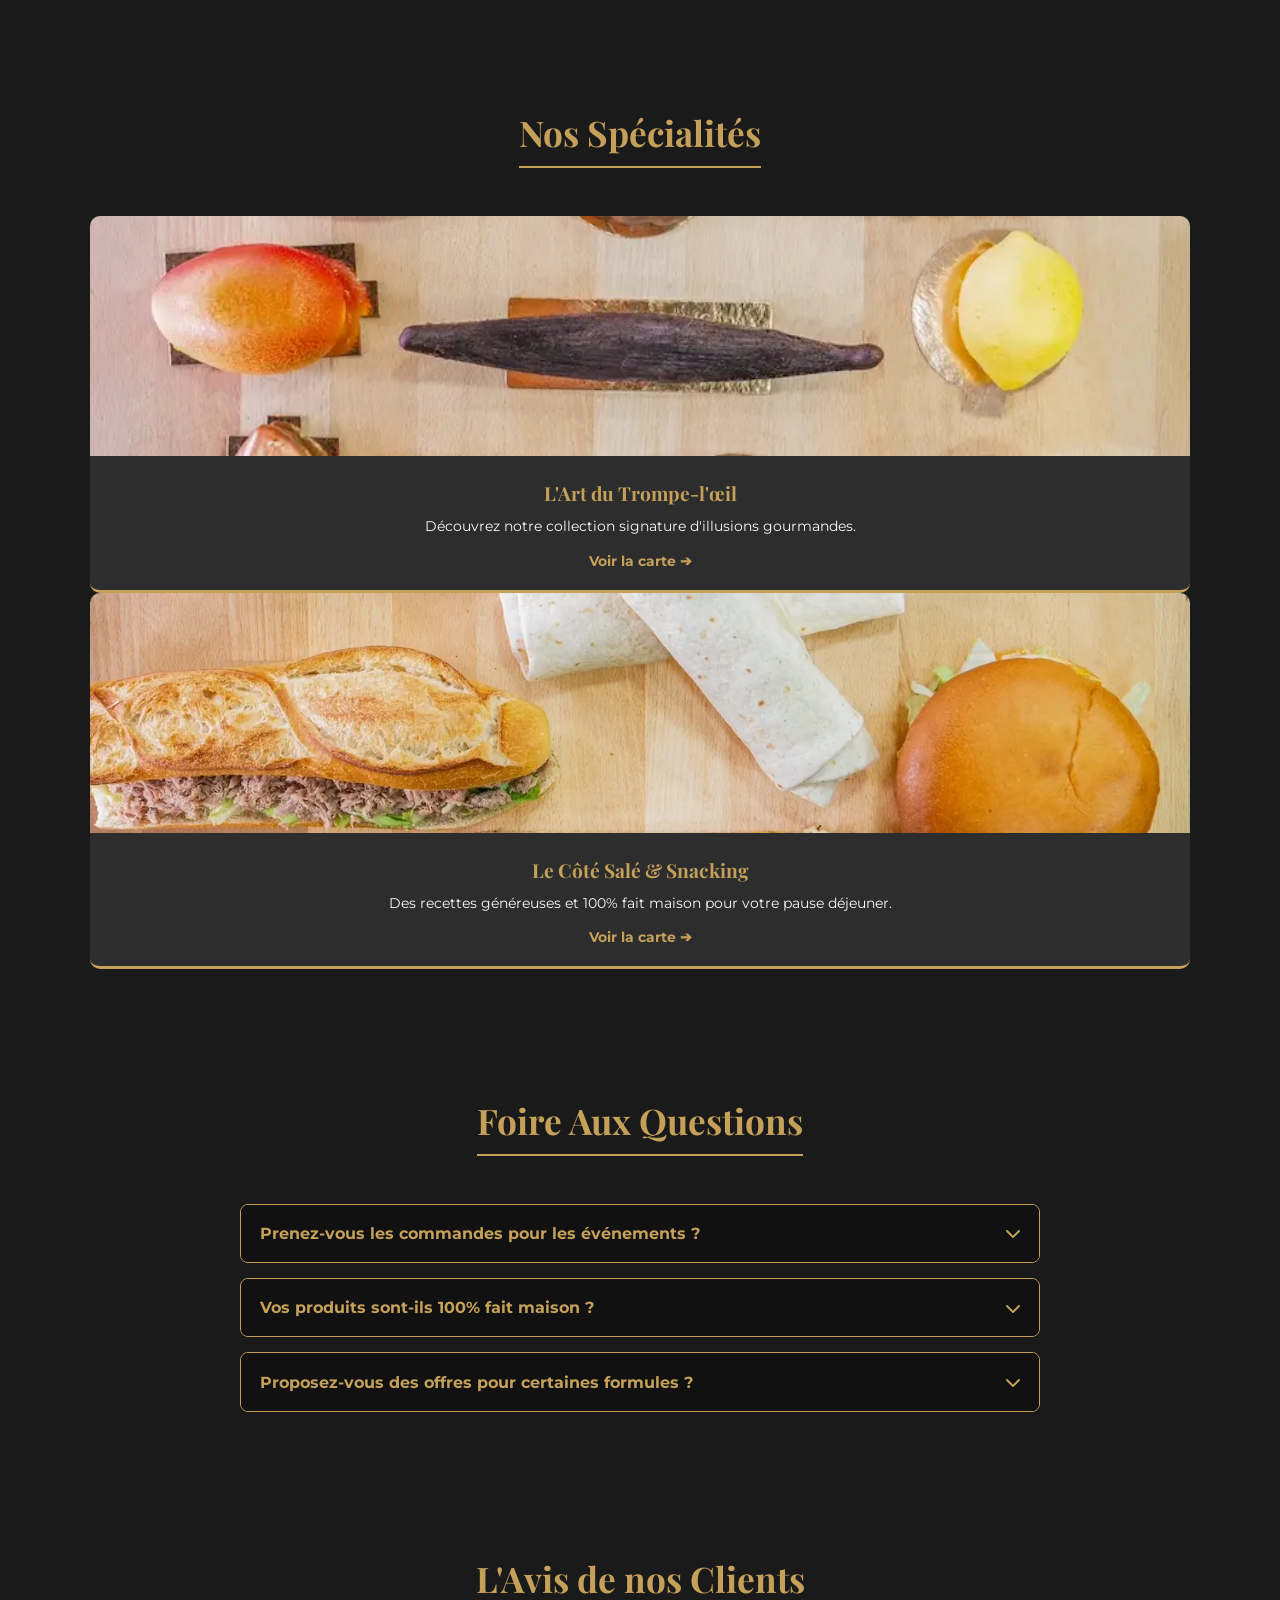
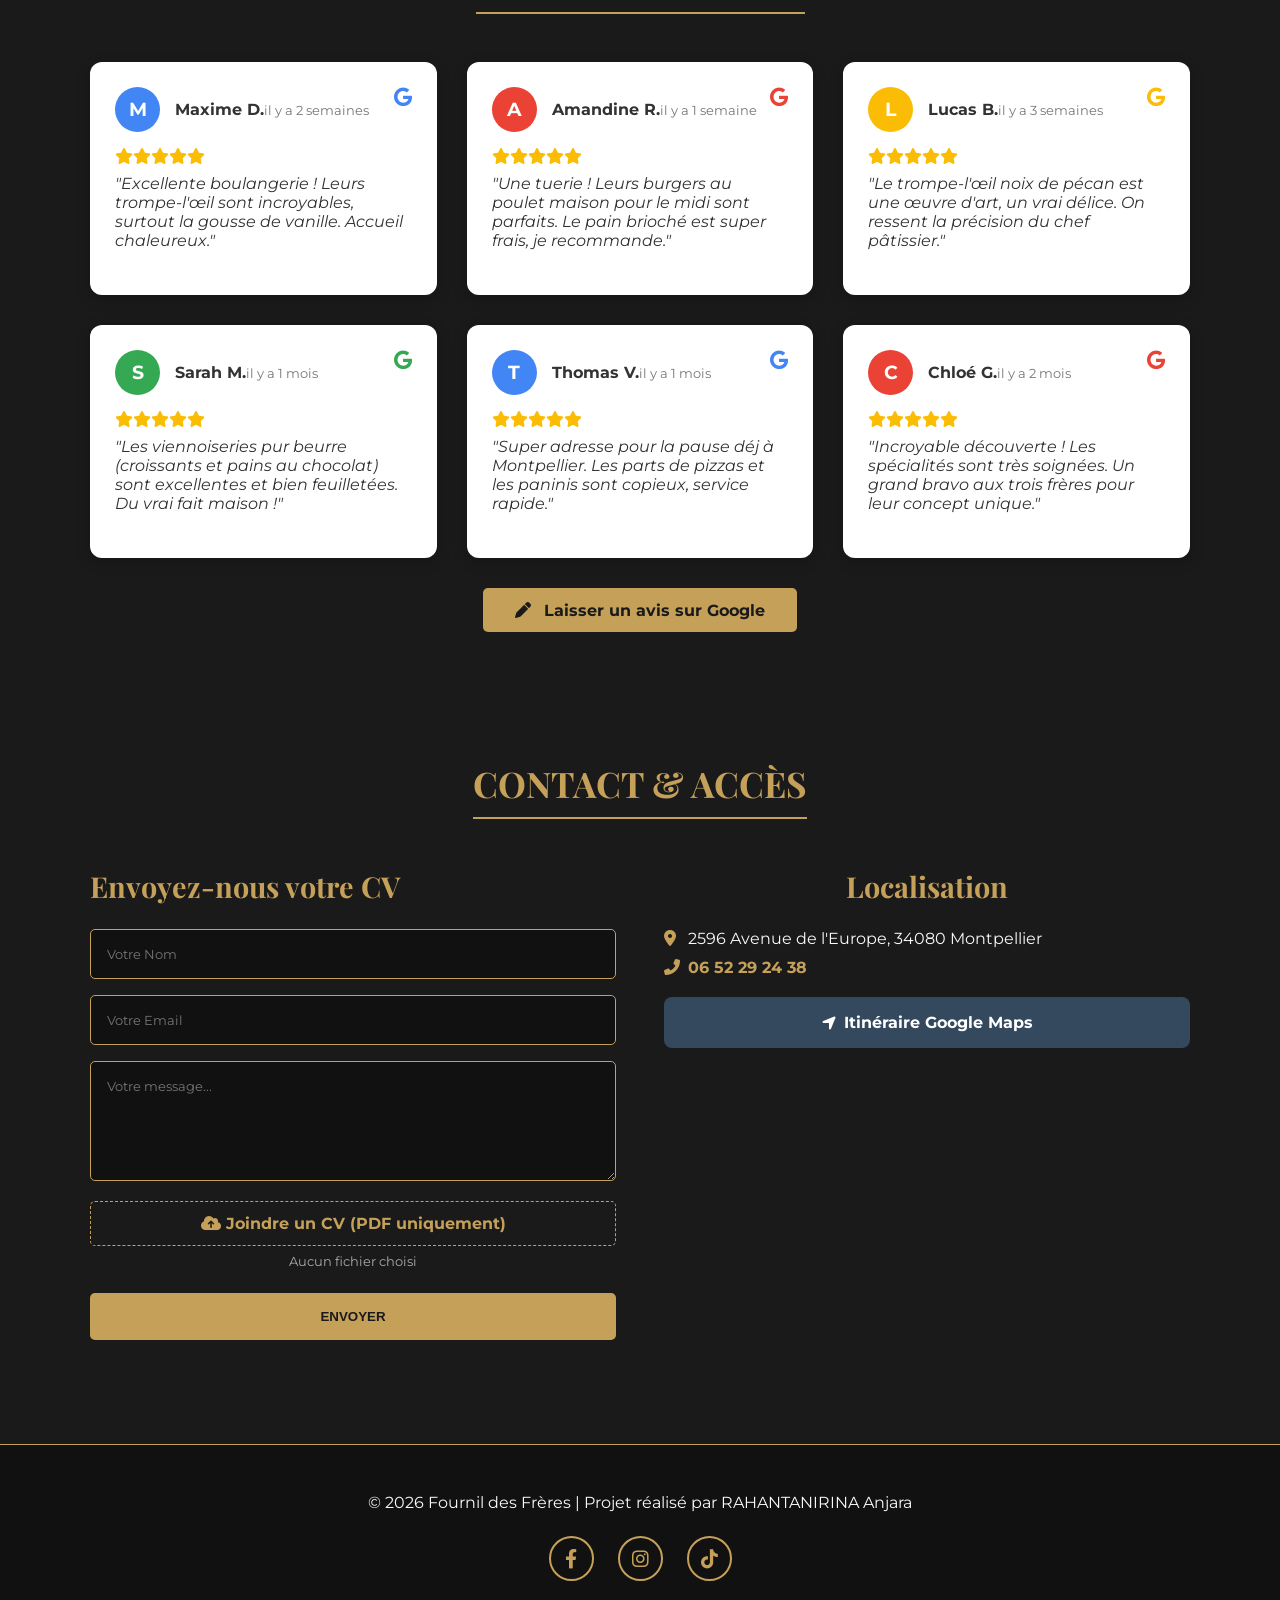
==== commit 4fd33e7c: "feat: ajout des deux grandes images catégories sur l'accueil Updated product showcase section with n" ====
--- a/index.html
+++ b/index.html
@@ -71,28 +71,30 @@
 
         <section id="produits-phares" class="container section reveal">
             <h2 class="title">Nos Spécialités</h2>
-            <div class="product-grid">
+            <div class="showcase-grid">
+                
                 <article class="product-card reveal">
-                    <img src="FournilDesFrères_trompe-loeil_Amande.webp" alt="Trompe l'œil Amande" loading="lazy">
-                    <div class="product-info">
-                        <h3>Trompe l'œil Amande</h3>
-                        <p>Une coque croquante renfermant une mousse légère et un cœur praliné amande.</p>
-                    </div>
+                    <a href="produits.html" style="text-decoration: none; color: inherit;">
+                        <img src="FournilDesFrères_trompe-loeil_Hero.webp" alt="Gamme Trompe l'œil" loading="lazy" class="showcase-img">
+                        <div class="product-info">
+                            <h3>L'Art du Trompe-l'œil</h3>
+                            <p>Découvrez notre collection signature d'illusions gourmandes.</p>
+                            <span style="color: var(--or); font-weight: bold; font-size: 0.9rem; display: block; margin-top: 15px;">Voir la carte ➔</span>
+                        </div>
+                    </a>
                 </article>
+
                 <article class="product-card reveal">
-                    <img src="FournilDesFrères_BurgerPoulet.webp" alt="Burger Poulet Maison" loading="lazy">
-                    <div class="product-info">
-                        <h3>Burger Poulet Maison</h3>
-                        <p>Pain brioché moelleux, émincé de poulet épicé et sauce maison.</p>
-                    </div>
+                    <a href="produits.html" style="text-decoration: none; color: inherit;">
+                        <img src="FournilDesFrères_Sale_Hero.webp" alt="Gamme Salé et Snacking" loading="lazy" class="showcase-img">
+                        <div class="product-info">
+                            <h3>Le Côté Salé & Snacking</h3>
+                            <p>Des recettes généreuses et 100% fait maison pour votre pause déjeuner.</p>
+                            <span style="color: var(--or); font-weight: bold; font-size: 0.9rem; display: block; margin-top: 15px;">Voir la carte ➔</span>
+                        </div>
+                    </a>
                 </article>
-                <article class="product-card reveal">
-                    <img src="FournilDesFrères_PainAuChocolat.webp" alt="Pain au Chocolat" loading="lazy">
-                    <div class="product-info">
-                        <h3>Pain au Chocolat</h3>
-                        <p>Le grand classique pur beurre, feuilletage croustillant et double barre chocolatée.</p>
-                    </div>
-                </article>
+
             </div>
         </section>
         
--- a/style.css
+++ b/style.css
@@ -40,7 +40,7 @@
 }
 
 /* =========================================
-   3. COMPOSANTS (Boutons, Badges, Loader)
+   3. COMPOSANTS Boutons, Badges, Loader
    ========================================= */
 #loader {
     position: fixed; top: 0; left: 0; width: 100vw; height: 100vh;
@@ -66,65 +66,31 @@
 .btn-gold { background: var(--or); color: var(--noir); border: none; padding: 1rem; width: 100%; font-weight: bold; cursor: pointer; transition: var(--transition); border-radius: 5px;}
 .btn-gold:hover { background: white; }
 
-/* Animations JS */
+/* ANIMATIONS AU SCROLL REVEAL */
 .reveal { opacity: 0; transform: translateY(30px); transition: 1.2s all ease; }
 .reveal.active { opacity: 1; transform: translateY(0); }
 
-/* =========================================
-   ANIMATIONS AU SCROLL REVEAL
-   ========================================= */
-
-/* État initial : l'élément est transparent et légèrement descendu */
-.reveal { 
-    opacity: 0; 
-    transform: translateY(30px); 
-    transition: 1.2s all ease; /* Animation fluide de 1.2 secondes */
-}
-
-/* État final (ajouté par le JavaScript quand on scrolle) : l'élément apparaît à sa place */
-.reveal.active { 
-    opacity: 1; 
-    transform: translateY(0); 
-}
-
-/* =========================================
-   ANIMATION DE LA FAQ
-   ========================================= */
-.faq-answer { 
-    display: none; /* Caché par défaut */
-    padding: 1.2rem; 
-    background: #1A1A1B; 
-    border-top: 1px solid var(--or); 
-    line-height: 1.6; 
-    animation: fade-in 0.3s ease-in-out; /* Petite animation d'apparition */
-}
-
-@keyframes fade-in {
-    from { opacity: 0; transform: translateY(-10px); }
-    to { opacity: 1; transform: translateY(0); }
-}
+/* ANIMATION DE LA FAQ */
+.faq-answer { display: none; padding: 1.2rem; background: #1A1A1B; border-top: 1px solid var(--or); line-height: 1.6; animation: fade-in 0.3s ease-in-out; }
+@keyframes fade-in { from { opacity: 0; transform: translateY(-10px); } to { opacity: 1; transform: translateY(0); } }
 
 /* =========================================
    4. STRUCTURE COMMUNE (Mobile First)
    ========================================= */
 
-/* HEADER */
 header { background: rgba(26,26,27,0.98); padding: 1rem 0; border-bottom: 1px solid var(--or); position: sticky; top: 0; z-index: 1000; }
 .header-flex { display: flex; justify-content: space-between; align-items: center; }
 .logo { height: 60px; transition: var(--transition); border-radius: 50%; }
 .logo:hover { transform: scale(1.1); }
 
-/* HERO SECTION */
-.hero { height: 80vh; background: linear-gradient(rgba(0,0,0,0.6), rgba(0,0,0,0.6)), url('https://images.unsplash.com/photo-1509440159596-0249088772ff?q=80&w=2072'); background-size: cover; background-position: center; display: flex; align-items: center; justify-content: center; text-align: center; }
-.hero h1, .hero h2 { font-size: 2.5rem; font-family: 'Playfair Display', serif; color: var(--or); text-shadow: 2px 2px 4px rgba(0,0,0,0.8); }
+.hero { height: 80vh; background: linear-gradient(rgba(0,0,0,0.6), rgba(0,0,0,0.6)), url('devanture-fournil.webp'); background-size: cover; background-position: center; display: flex; align-items: center; justify-content: center; text-align: center; }
+.hero h1 { font-size: 2.5rem; font-family: 'Playfair Display', serif; color: var(--or); text-shadow: 2px 2px 4px rgba(0,0,0,0.8); }
 .social-hero a { color: var(--or); font-size: 2rem; margin: 20px 15px; display: inline-block; transition: var(--transition); }
 .social-hero a:hover { transform: translateY(-8px) scale(1.1); color: white; }
 
-/* GRILLES PRODUITS ET CONTACT (S'adapte automatiquement) */
 .product-grid { display: grid; grid-template-columns: repeat(auto-fill, minmax(280px, 1fr)); gap: 30px; }
 .contact-wrapper { display: grid; grid-template-columns: repeat(auto-fit, minmax(320px, 1fr)); gap: 3rem; align-items: start; }
 
-/* CARTES PRODUITS */
 .product-card { background: var(--gris); border-radius: 10px; overflow: hidden; transition: var(--transition); border-bottom: 3px solid var(--or); }
 .product-card:hover { transform: translateY(-5px); box-shadow: 0 10px 20px rgba(0,0,0,0.5); }
 .product-card img { width: 100%; height: 240px; object-fit: cover; }
@@ -132,8 +98,7 @@
 .product-info h3 { color: var(--or); font-size: 1.2rem; margin-bottom: 10px; font-family: 'Playfair Display', serif; }
 .product-info p { font-size: 0.9rem; line-height: 1.4; }
 
-/* CARTE AVIS GOOGLE */
-.google-review-card { background: #ffffff; color: #333; max-width: 600px; margin: 0 auto; padding: 25px; border-radius: 12px; box-shadow: 0 4px 15px rgba(0,0,0,0.2); }
+.google-review-card { background: #ffffff; color: #333; padding: 25px; border-radius: 12px; box-shadow: 0 4px 15px rgba(0,0,0,0.2); }
 .reviewer-info { display: flex; align-items: center; gap: 15px; position: relative; margin-bottom: 15px; }
 .reviewer-info .avatar { background-color: #fbbc04; color: white; width: 45px; height: 45px; border-radius: 50%; display: flex; justify-content: center; align-items: center; font-weight: bold; font-size: 1.2rem; }
 .reviewer-info .date { font-size: 0.8rem; color: #777; }
@@ -141,14 +106,11 @@
 .google-review-card .stars i { color: #fbbc04; font-size: 1rem; margin-bottom: 10px; }
 .review-text { font-style: italic; margin-bottom: 20px; font-size: 1rem; }
 
-/* FAQ */
 .faq-container { max-width: 800px; margin: auto; }
 .faq-item { border: 1px solid var(--or); margin-bottom: 15px; border-radius: 8px; overflow: hidden; }
 .faq-question { padding: 1.2rem; cursor: pointer; display: flex; justify-content: space-between; align-items: center; font-weight: bold; color: var(--or); background: #111; transition: var(--transition); }
 .faq-question:hover { background: rgba(197, 160, 89, 0.1); }
-.faq-answer { display: none; padding: 1.2rem; background: #1A1A1B; border-top: 1px solid var(--or); line-height: 1.6; }
 
-/* FORMULAIRE & PDF */
 .contact-form h3, .contact-map h3 { color: var(--or); font-family: 'Playfair Display', serif; font-size: 1.8rem; margin-bottom: 1.5rem; text-align: center; }
 .contact-form input, .contact-form textarea { width: 100%; padding: 1rem; margin-bottom: 1rem; background: #111; border: 1px solid var(--or); color: white; border-radius: 5px; font-family: inherit; }
 .contact-form textarea { height: 120px; resize: vertical; }
@@ -160,58 +122,36 @@
 .btn-gps { display: flex; align-items: center; justify-content: center; background: #34495e; color: white; padding: 1rem; border-radius: 8px; font-weight: bold; margin: 1rem 0; transition: var(--transition); }
 .btn-gps:hover { background: var(--or); color: var(--noir); }
 
-/* FOOTER */
 footer { text-align: center; padding: 3rem 0; border-top: 1px solid var(--or); margin-top: 40px; background: #111; }
 .footer-socials { display: flex; justify-content: center; gap: 1.5rem; margin-top: 1.5rem; }
 .social-circle-footer { display: flex; align-items: center; justify-content: center; width: 45px; height: 45px; border: 2px solid var(--or); border-radius: 50%; transition: var(--transition); color: var(--or); font-size: 1.2rem; }
 .social-circle-footer:hover { background: var(--or); color: var(--noir); transform: rotate(360deg); }
 
-/* BOUTON REMONTER */
 #backToTop { position: fixed; bottom: 85px; right: 20px; background: var(--or); border: none; padding: 15px; border-radius: 50%; cursor: pointer; display: none; color: var(--noir); z-index: 1000; transition: var(--transition); font-size: 1.2rem; box-shadow: 0 4px 10px rgba(0,0,0,0.5); }
 #backToTop:hover { transform: scale(1.1); background: white; }
 
-
-/* =========================================
-   5. COMPORTEMENT MOBILE (Par défaut)
-   ========================================= */
-body { padding-bottom: 65px; } /* Espace pour la barre mobile en bas */
-
-.desktop-nav { display: none; } /* Cache le menu PC */
-
-/* Style du menu déroulant mobile (quand on clique sur le burger) */
+body { padding-bottom: 65px; } 
+.desktop-nav { display: none; } 
 #nav-list.active { display: flex; flex-direction: column; position: absolute; top: 100%; left: 0; width: 100%; background: var(--noir); padding: 2rem; border-bottom: 2px solid var(--or); text-align: center; }
 #nav-list.active li { margin: 1rem 0; font-weight: bold; font-size: 1.2rem; }
-
 .menu-toggle { display: block; color: var(--or); font-size: 1.8rem; cursor: pointer; margin-left: auto; }
 
-/* Barre de navigation fixée en bas */
 .mobile-tab-bar { position: fixed; bottom: 0; left: 0; width: 100%; height: 65px; background: #111; border-top: 1px solid var(--or); display: flex; justify-content: space-around; align-items: center; z-index: 2000; }
 .mobile-tab-bar a { display: flex; flex-direction: column; align-items: center; font-size: 0.7rem; color: white; }
 .mobile-tab-bar a i { font-size: 1.4rem; color: var(--or); margin-bottom: 2px; }
 
-
-/* =========================================
-   6. VERSION PC (Écrans larges uniquement)
-   ========================================= */
 @media (min-width: 992px) {
-    /* 1. On annule les comportements mobile */
     body { padding-bottom: 0; }
     .mobile-tab-bar { display: none !important; }
     .menu-toggle { display: none !important; }
-    
-    /* 2. On affiche le menu PC normal */
     .desktop-nav { display: block; }
     #nav-list { display: flex; flex-direction: row; position: static; background: transparent; padding: 0; gap: 25px; border: none; }
     #nav-list li { margin: 0; }
     #nav-list a { color: var(--creme); font-weight: bold; font-size: 0.95rem; position: relative; }
     #nav-list a:hover { color: var(--or); }
-    
-    /* Petit effet de soulignement sympa sur PC */
     #nav-list a::after { content: ''; position: absolute; width: 0; height: 2px; bottom: -5px; left: 0; background: var(--or); transition: 0.3s; }
     #nav-list a:hover::after { width: 100%; }
-    
-    /* 3. On ajuste les tailles pour PC */
-    .hero h1, .hero h2 { font-size: 4.5rem; }
+    .hero h1 { font-size: 4.5rem; }
     #backToTop { bottom: 30px; }
     .contact-map, .contact-form h3 { text-align: left; }
 }
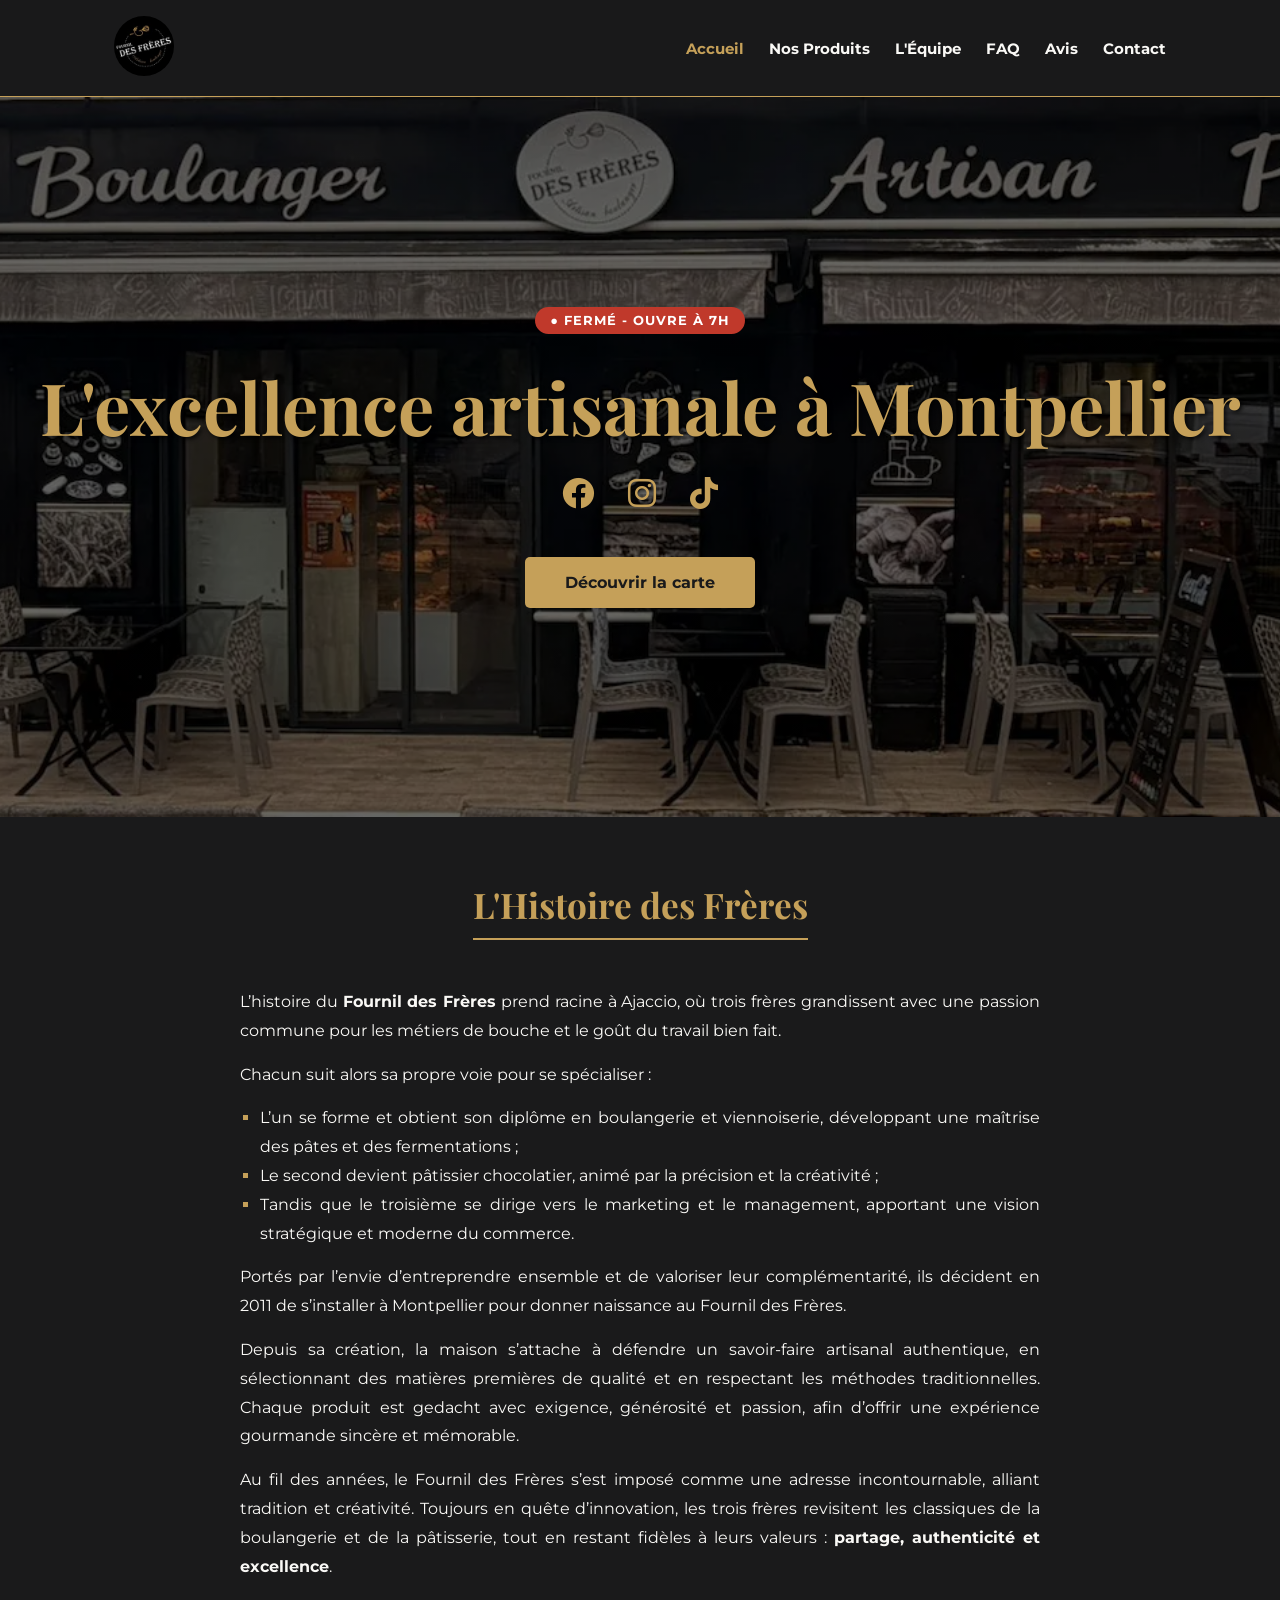
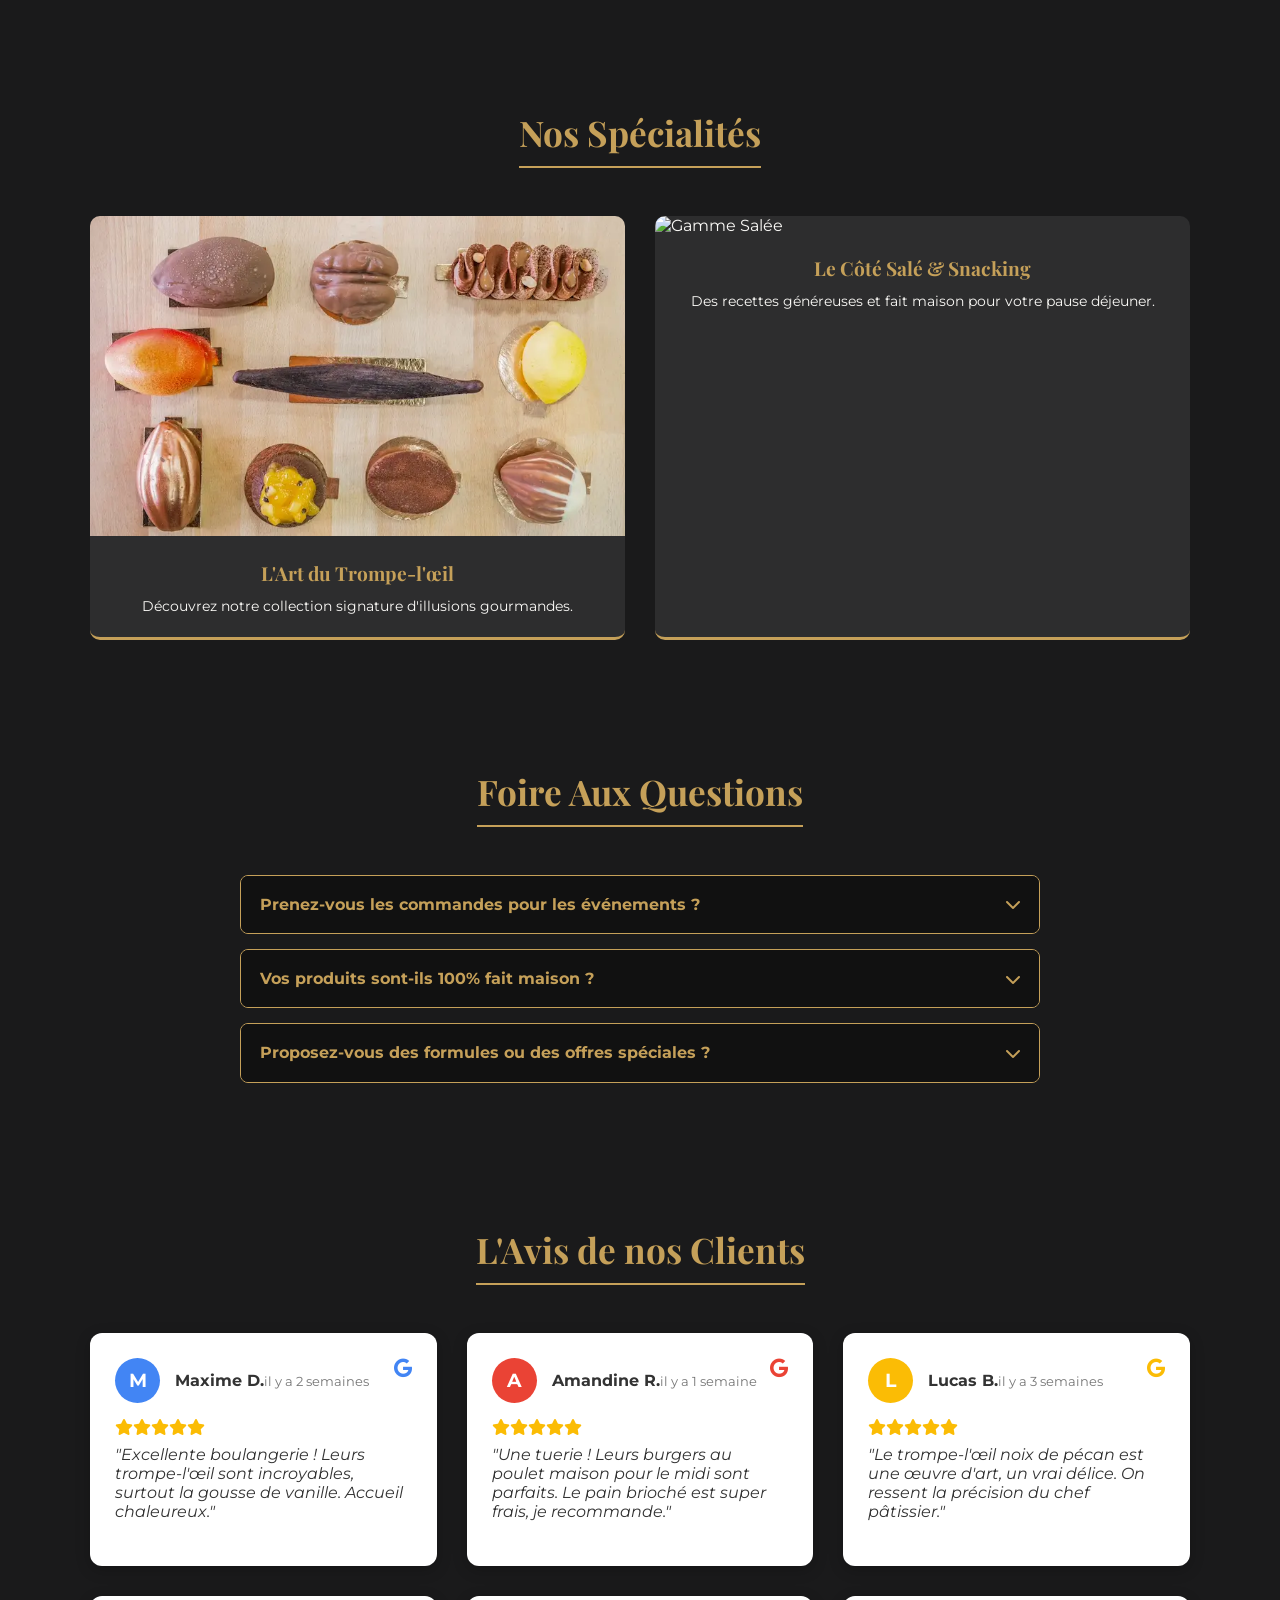
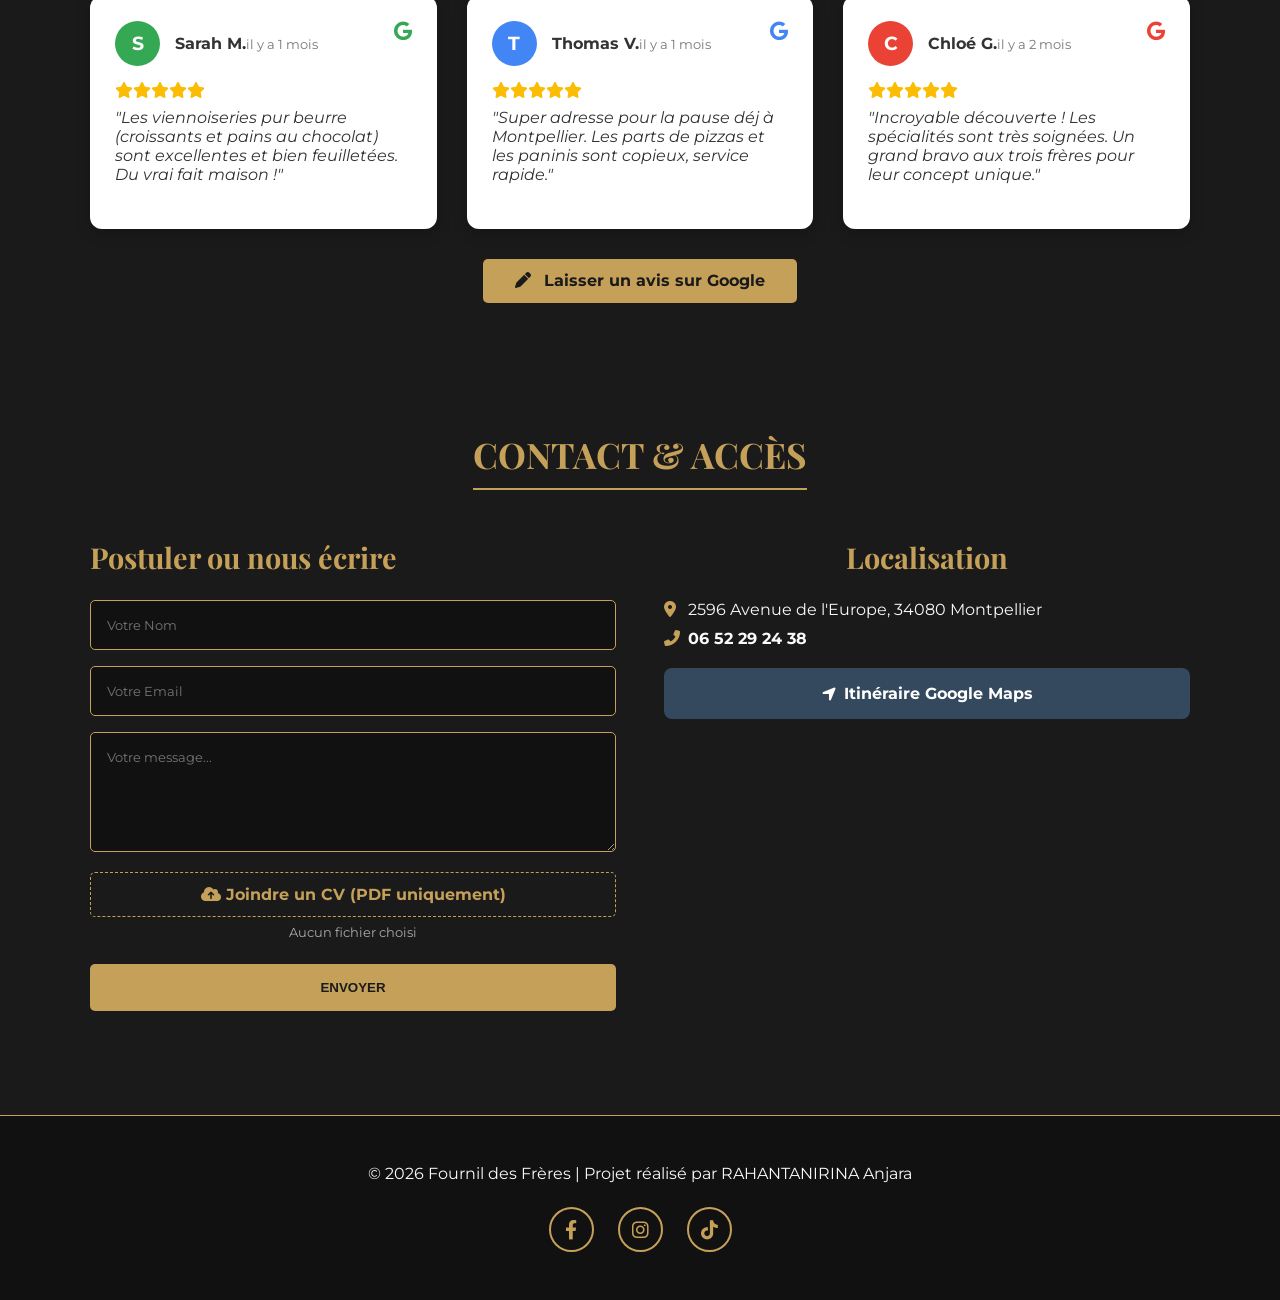
==== commit ae20b85f: "fix: carte produits" ====
--- a/index.html
+++ b/index.html
@@ -4,21 +4,27 @@
     <meta charset="UTF-8">
     <meta name="viewport" content="width=device-width, initial-scale=1.0">
     <title>Fournil des Frères | Artisan Boulanger Pâtissier Montpellier</title>
+    
     <meta name="description" content="Découvrez le Fournil des Frères à Montpellier. Trompe l'œil signatures, snacking frais et viennoiseries artisanales 100% fait maison.">
     <link rel="icon" type="image/jpeg" href="logo-fdf.jpg">
+    
     <link rel="stylesheet" href="style.css">
     <link href="https://fonts.googleapis.com/css2?family=Montserrat:wght@400;700&family=Playfair+Display:ital,wght@0,700;1,700&display=swap" rel="stylesheet">
     <link rel="stylesheet" href="https://cdnjs.cloudflare.com/ajax/libs/font-awesome/6.0.0/css/all.min.css">
 </head>
 <body>
 
-    <div id="loader"><img src="logo-fdf.jpg" alt="Chargement" class="loader-logo"></div>
+    <div id="loader">
+        <img src="logo-fdf.jpg" alt="Chargement" class="loader-logo">
+    </div>
     <div id="scroll-progress-bar"></div>
 
     <header id="header">
         <div class="container header-flex">
-            <a href="index.html"><img src="logo-fdf.jpg" alt="Logo" class="logo"></a>
+            <a href="index.html"><img src="logo-fdf.jpg" alt="Logo Fournil des Frères" class="logo"></a>
+            
             <div class="menu-toggle" id="mobile-menu"><i class="fas fa-bars"></i></div>
+            
             <nav class="desktop-nav">
                 <ul id="nav-list">
                     <li><a href="#accueil" style="color:var(--or);">Accueil</a></li>
@@ -43,7 +49,9 @@
         <section id="accueil" class="hero">
             <div class="hero-text">
                 <div id="status-badge" class="status-badge">Chargement...</div>
+                
                 <h1>L'excellence artisanale à Montpellier</h1>
+                
                 <div class="social-hero">
                     <a href="https://www.facebook.com/Fournil-Des-Freres-107066511878900" target="_blank"><i class="fab fa-facebook"></i></a>
                     <a href="https://www.instagram.com/fournildesfreres34" target="_blank"><i class="fab fa-instagram"></i></a>
@@ -57,44 +65,42 @@
             <h2 class="title">L'Histoire des Frères</h2>
             <div style="max-width: 800px; margin: 0 auto; line-height: 1.8; text-align: justify;">
                 <p style="margin-bottom: 15px;">L’histoire du <strong>Fournil des Frères</strong> prend racine à Ajaccio, où trois frères grandissent avec une passion commune pour les métiers de bouche et le goût du travail bien fait.</p>
+                
                 <p style="margin-bottom: 15px;">Chacun suit alors sa propre voie pour se spécialiser :</p>
                 <ul style="margin-bottom: 15px; padding-left: 20px; list-style-type: square; color: var(--or);">
                     <li><span style="color: var(--creme);">L’un se forme et obtient son diplôme en boulangerie et viennoiserie, développant une maîtrise des pâtes et des fermentations ;</span></li>
                     <li><span style="color: var(--creme);">Le second devient pâtissier chocolatier, animé par la précision et la créativité ;</span></li>
                     <li><span style="color: var(--creme);">Tandis que le troisième se dirige vers le marketing et le management, apportant une vision stratégique et moderne du commerce.</span></li>
                 </ul>
+
                 <p style="margin-bottom: 15px;">Portés par l’envie d’entreprendre ensemble et de valoriser leur complémentarité, ils décident en 2011 de s’installer à Montpellier pour donner naissance au Fournil des Frères.</p>
-                <p style="margin-bottom: 15px;">Depuis sa création, la maison s’attache à défendre un savoir-faire artisanal authentique, en sélectionnant des matières premières de qualité et en respectant les méthodes traditionnelles. Chaque produit est pensé avec exigence, générosité et passion, afin d’offrir une expérience gourmande sincère et mémorable.</p>
+                <p style="margin-bottom: 15px;">Depuis sa création, la maison s’attache à défendre un savoir-faire artisanal authentique, en sélectionnant des matières premières de qualité et en respectant les méthodes traditionnelles. Chaque produit est gedacht avec exigence, générosité et passion, afin d’offrir une expérience gourmande sincère et mémorable.</p>
                 <p>Au fil des années, le Fournil des Frères s’est imposé comme une adresse incontournable, alliant tradition et créativité. Toujours en quête d’innovation, les trois frères revisitent les classiques de la boulangerie et de la pâtisserie, tout en restant fidèles à leurs valeurs : <strong>partage, authenticité et excellence</strong>.</p>
             </div>
         </section>
 
         <section id="produits-phares" class="container section reveal">
             <h2 class="title">Nos Spécialités</h2>
-            <div class="showcase-grid">
-                
+            <div class="product-grid" style="grid-template-columns: repeat(auto-fit, minmax(320px, 1fr));">
                 <article class="product-card reveal">
-                    <a href="produits.html" style="text-decoration: none; color: inherit;">
-                        <img src="FournilDesFrères_trompe-loeil_Hero.webp" alt="Gamme Trompe l'œil" loading="lazy" class="showcase-img">
+                    <a href="produits.html">
+                        <img src="FournilDesFrères_trompe-loeil_Hero.webp" alt="Gamme Sucrée" loading="lazy" style="height: 320px;">
                         <div class="product-info">
                             <h3>L'Art du Trompe-l'œil</h3>
                             <p>Découvrez notre collection signature d'illusions gourmandes.</p>
-                            <span style="color: var(--or); font-weight: bold; font-size: 0.9rem; display: block; margin-top: 15px;">Voir la carte ➔</span>
                         </div>
                     </a>
                 </article>
 
                 <article class="product-card reveal">
-                    <a href="produits.html" style="text-decoration: none; color: inherit;">
-                        <img src="FournilDesFrères_Sale_Hero.webp" alt="Gamme Salé et Snacking" loading="lazy" class="showcase-img">
+                    <a href="produits.html">
+                        <img src="FournilDesFrères_Sale_Hero.jpg" alt="Gamme Salée" loading="lazy" style="height: 320px;">
                         <div class="product-info">
                             <h3>Le Côté Salé & Snacking</h3>
-                            <p>Des recettes généreuses et 100% fait maison pour votre pause déjeuner.</p>
-                            <span style="color: var(--or); font-weight: bold; font-size: 0.9rem; display: block; margin-top: 15px;">Voir la carte ➔</span>
+                            <p>Des recettes généreuses et fait maison pour votre pause déjeuner.</p>
                         </div>
                     </a>
                 </article>
-
             </div>
         </section>
         
@@ -103,15 +109,15 @@
             <div class="faq-container">
                 <div class="faq-item">
                     <div class="faq-question">Prenez-vous les commandes pour les événements ? <i class="fas fa-chevron-down"></i></div>
-                    <div class="faq-answer">Oui, nous réalisons des commandes sur-mesure pour vos événements. Contactez-nous directement par téléphone ou via Instagram pour discuter de votre projet.</div>
+                    <div class="faq-answer">Absolument ! Nous réalisons des commandes sur-mesure pour vos événements (anniversaires, réceptions, réunions). Pour toute demande, n'hésitez pas à nous contacter directement par téléphone ou via notre compte Instagram pour que nous puissions étudier votre projet ensemble.</div>
                 </div>
                 <div class="faq-item">
                     <div class="faq-question">Vos produits sont-ils 100% fait maison ? <i class="fas fa-chevron-down"></i></div>
-                    <div class="faq-answer">Oui, 100% fait maison. Tout est élaboré sur place, du feuilletage de nos viennoiseries jusqu'à nos pâtisseries signature.</div>
+                    <div class="faq-answer">Oui, sans exception. De la fabrication minutieuse du feuilletage de nos viennoiseries pur beurre à la conception complexe de nos pâtisseries en Trompe-l'œil, l'intégralité de nos gammes est élaborée sur place de manière artisanale.</div>
                 </div>
                 <div class="faq-item">
-                    <div class="faq-question">Proposez-vous des offres pour certaines formules ? <i class="fas fa-chevron-down"></i></div>
-                    <div class="faq-answer">Oui, nous proposons plusieurs formules déjeuner adaptées. Les tarifs et compositions varient selon les produits du jour.</div>
+                    <div class="faq-question">Proposez-vous des formules ou des offres spéciales ? <i class="fas fa-chevron-down"></i></div>
+                    <div class="faq-answer">Tout à fait ! Nous proposons quotidiennement plusieurs formules de restauration adaptées pour la pause déjeuner (incluant sandwich, burger ou pizza accompagné d'une boisson et d'un dessert). Des offres groupées sont également disponibles directement en boutique selon les fabrications du jour.</div>
                 </div>
             </div>
         </section>
@@ -185,7 +191,7 @@
             <h2 class="title">CONTACT & ACCÈS</h2>
             <div class="contact-wrapper">
                 <div class="contact-form">
-                    <h3>Envoyez-nous votre CV</h3>
+                    <h3>Postuler ou nous écrire</h3>
                     <form action="https://formspree.io/f/xzdyaoab" method="POST" enctype="multipart/form-data">
                         <input type="text" name="Nom" placeholder="Votre Nom" required>
                         <input type="email" name="Email" placeholder="Votre Email" required>
@@ -204,7 +210,7 @@
                 <div class="contact-map">
                     <h3>Localisation</h3>
                     <p style="margin-bottom: 10px;"><i class="fas fa-map-marker-alt" style="color:var(--or); width: 20px;"></i> 2596 Avenue de l'Europe, 34080 Montpellier</p>
-                    <p style="margin-bottom: 20px;"><i class="fas fa-phone-alt" style="color:var(--or); width: 20px;"></i> <a href="tel:0652292438" style="color:var(--or); font-weight:bold;">06 52 29 24 38</a></p>
+                    <p style="margin-bottom: 20px;"><i class="fas fa-phone-alt" style="color:var(--or); width: 20px;"></i> <a href="tel:0652292438" style="color: inherit; text-decoration: none; font-weight: bold;">06 52 29 24 38</a></p>
                     
                     <a href="https://www.google.com/maps/dir/?api=1&destination=Fournil+des+Frères,+2596+Avenue+de+l'Europe,+Montpellier2" target="_blank" class="btn-gps">
                         <i class="fas fa-location-arrow" style="margin-right:8px;"></i> Itinéraire Google Maps
--- a/style.css
+++ b/style.css
@@ -38,6 +38,12 @@
     display: table; 
     padding-bottom: 10px; 
 }
+
+/* =========================================
+   STYLE POUR LES DEUX GRANDES CATÉGORIES ACCUEIL
+   ========================================= */
+.showcase-grid { display: grid; grid-template-columns: repeat(auto-fit, minmax(320px, 1fr)); gap: 30px; }
+.showcase-img { height: 300px !important; }
 
 /* =========================================
    3. COMPOSANTS Boutons, Badges, Loader
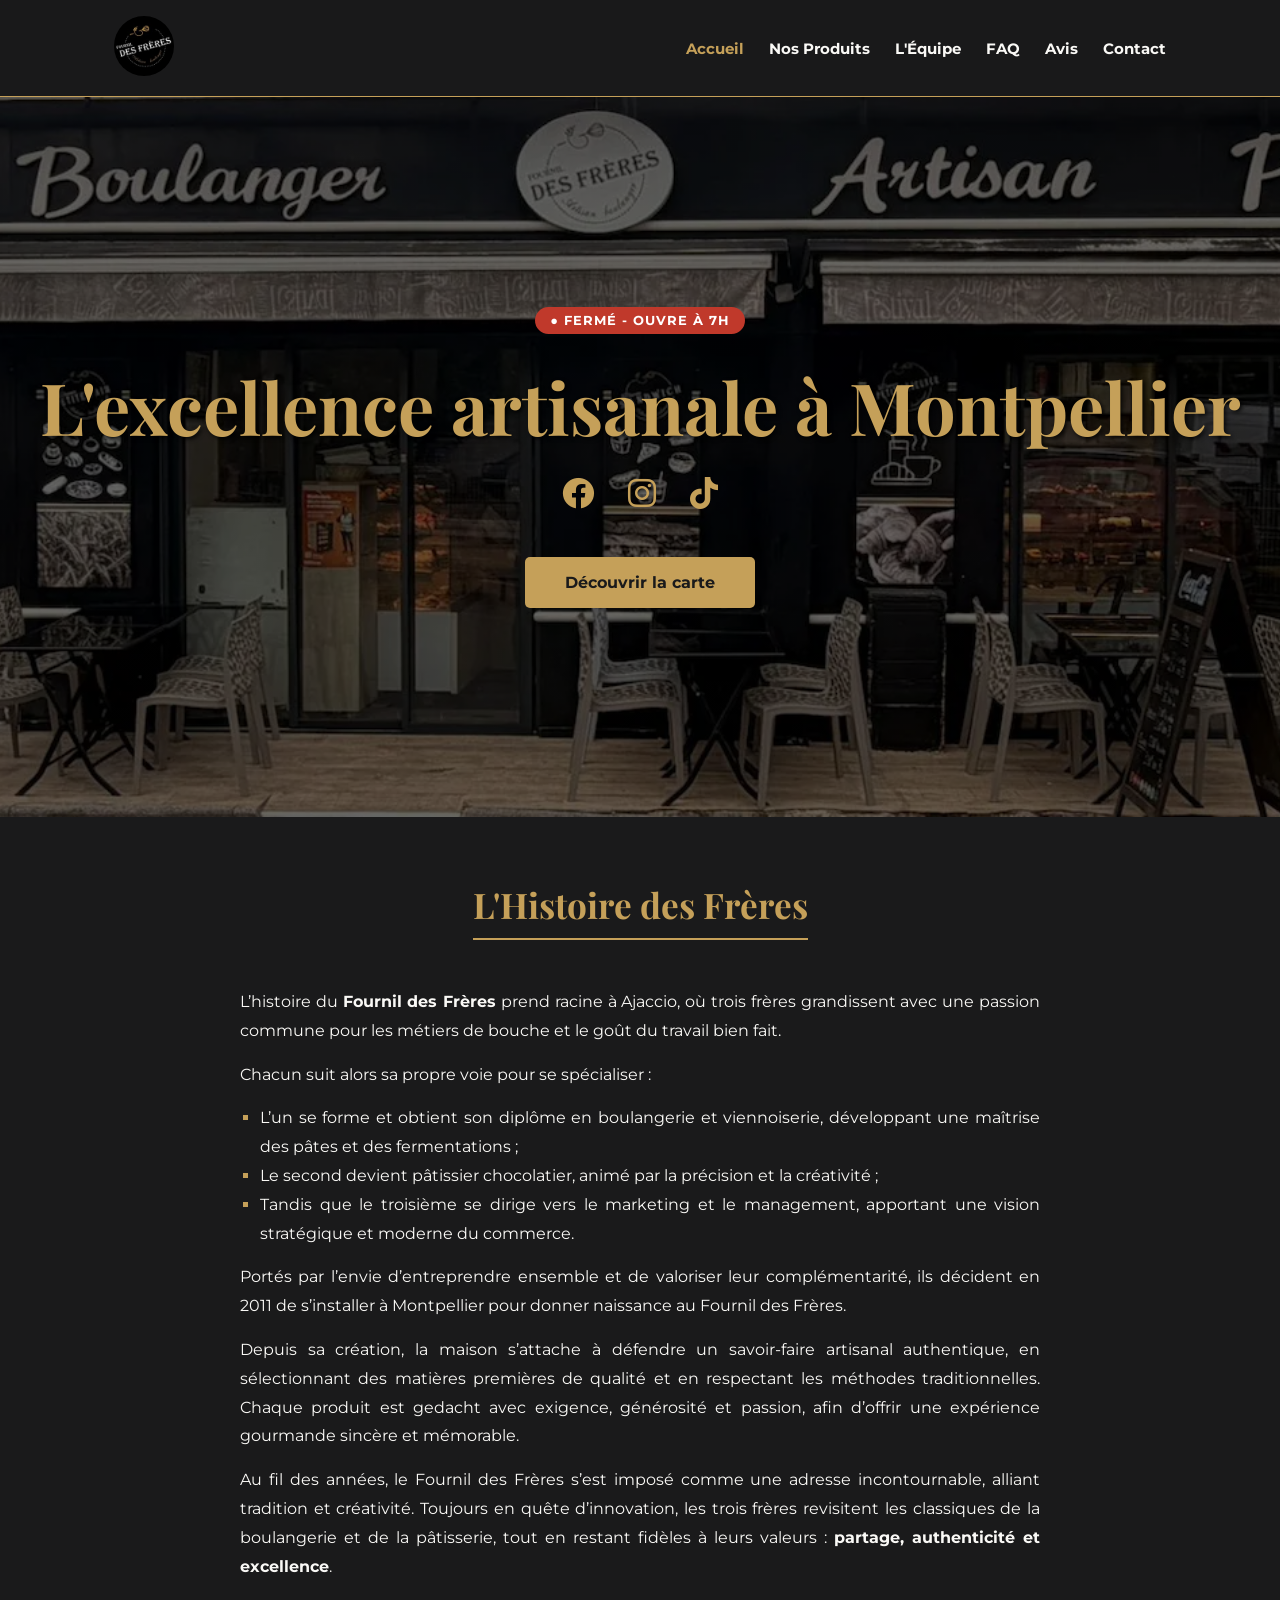
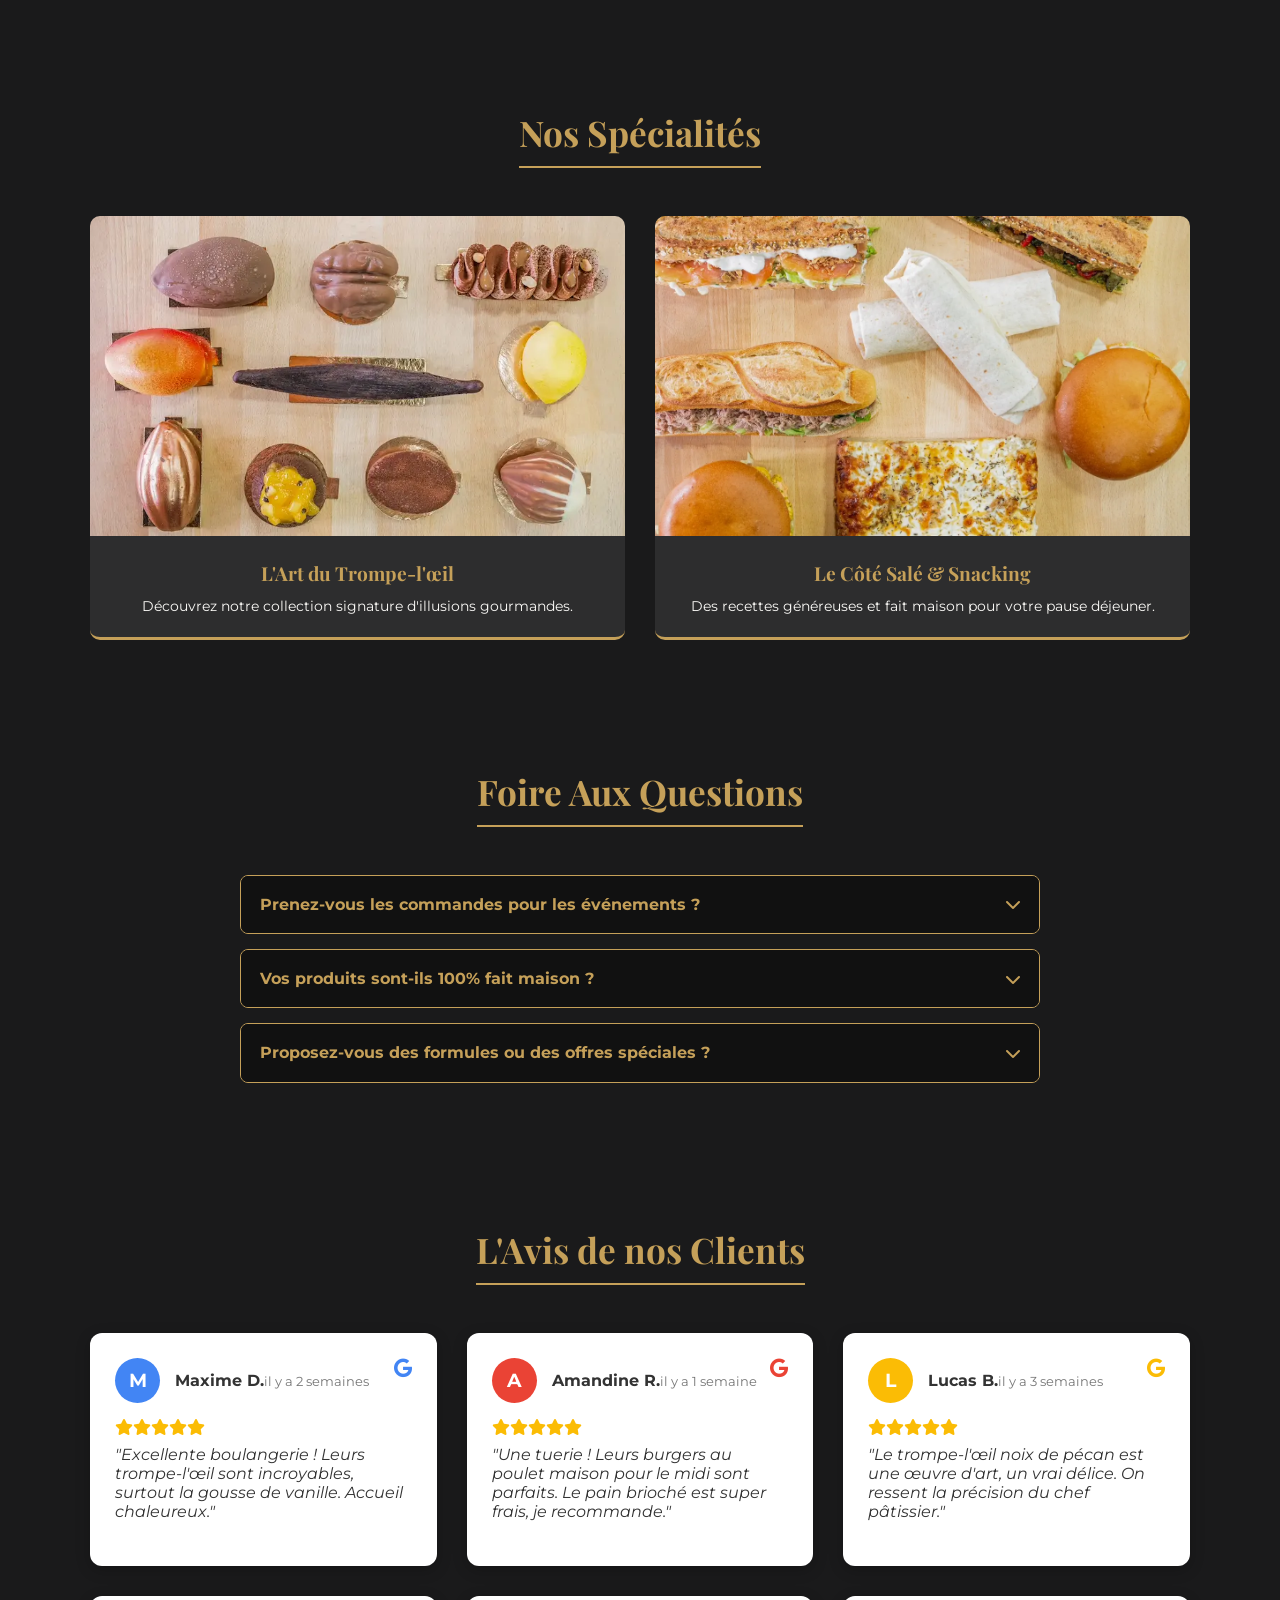
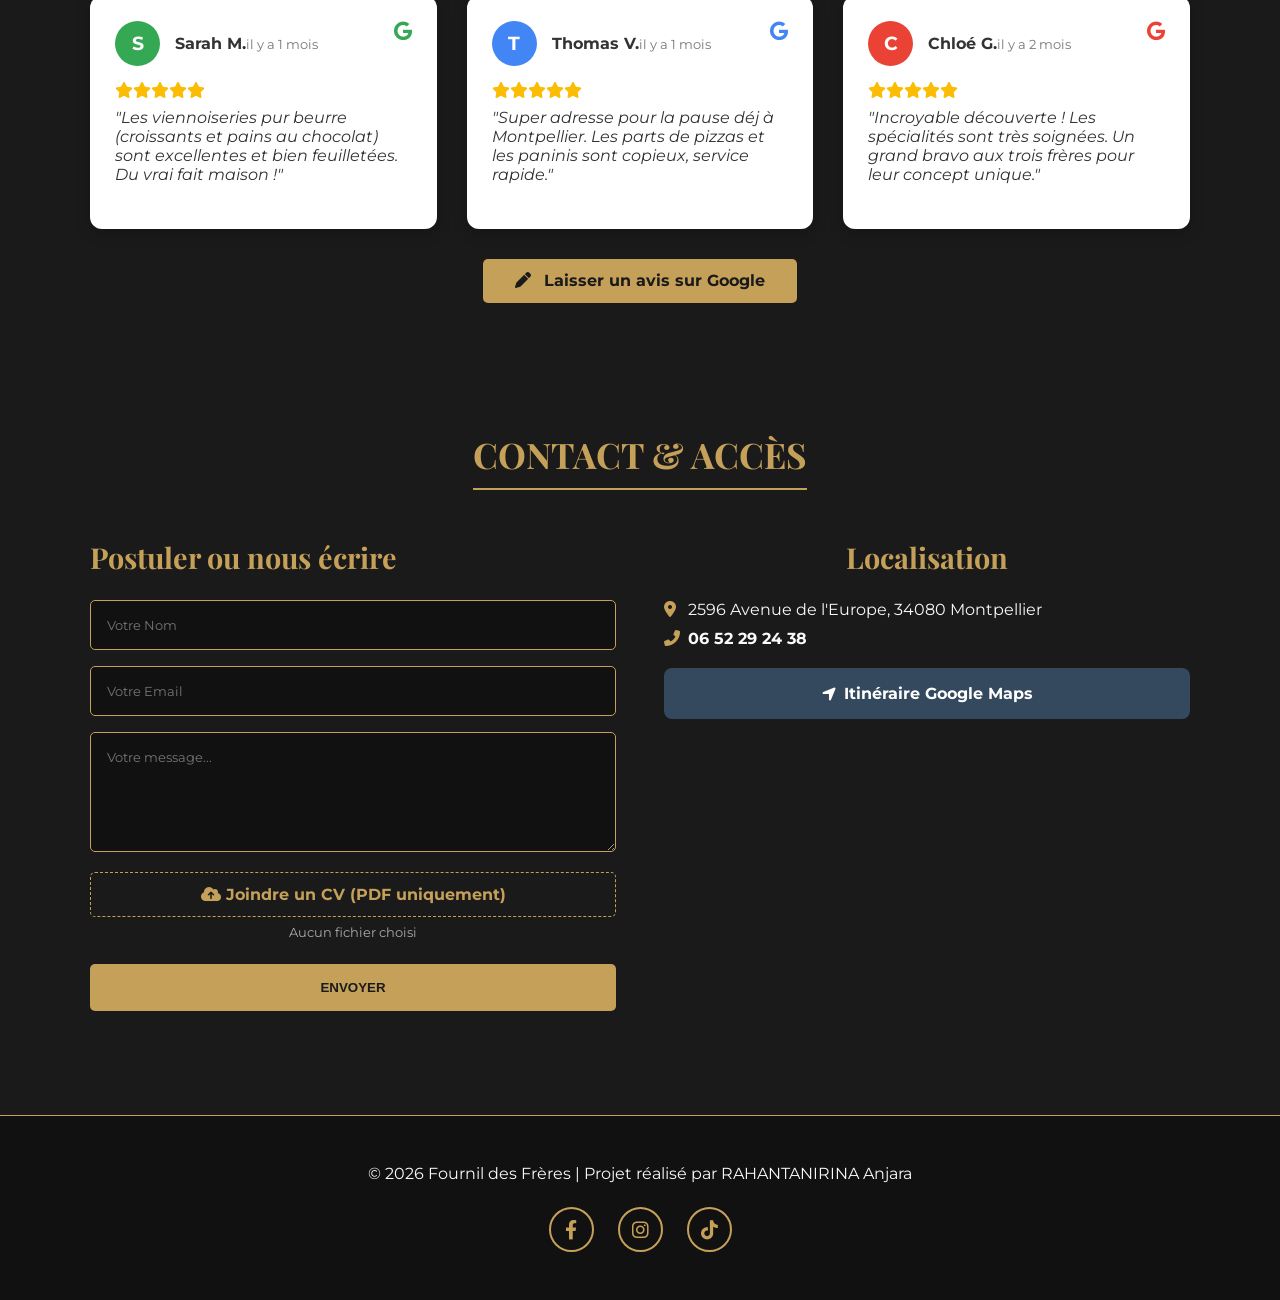
==== commit 4dd7e37a: "fix: jpg en webp" ====
--- a/index.html
+++ b/index.html
@@ -94,7 +94,7 @@
 
                 <article class="product-card reveal">
                     <a href="produits.html">
-                        <img src="FournilDesFrères_Sale_Hero.jpg" alt="Gamme Salée" loading="lazy" style="height: 320px;">
+                        <img src="FournilDesFrères_Sale_Hero.webp" alt="Gamme Salée" loading="lazy" style="height: 320px;">
                         <div class="product-info">
                             <h3>Le Côté Salé & Snacking</h3>
                             <p>Des recettes généreuses et fait maison pour votre pause déjeuner.</p>
--- a/style.css
+++ b/style.css
@@ -1,5 +1,5 @@
 /* =========================================
-   1. VARIABLES & RESET
+   1. VARIABLES
    ========================================= */
 :root {
     --noir: #1A1A1B;
@@ -40,12 +40,6 @@
 }
 
 /* =========================================
-   STYLE POUR LES DEUX GRANDES CATÉGORIES ACCUEIL
-   ========================================= */
-.showcase-grid { display: grid; grid-template-columns: repeat(auto-fit, minmax(320px, 1fr)); gap: 30px; }
-.showcase-img { height: 300px !important; }
-
-/* =========================================
    3. COMPOSANTS Boutons, Badges, Loader
    ========================================= */
 #loader {
@@ -72,7 +66,7 @@
 .btn-gold { background: var(--or); color: var(--noir); border: none; padding: 1rem; width: 100%; font-weight: bold; cursor: pointer; transition: var(--transition); border-radius: 5px;}
 .btn-gold:hover { background: white; }
 
-/* ANIMATIONS AU SCROLL REVEAL */
+/* Animations JS */
 .reveal { opacity: 0; transform: translateY(30px); transition: 1.2s all ease; }
 .reveal.active { opacity: 1; transform: translateY(0); }
 
@@ -81,14 +75,14 @@
 @keyframes fade-in { from { opacity: 0; transform: translateY(-10px); } to { opacity: 1; transform: translateY(0); } }
 
 /* =========================================
-   4. STRUCTURE COMMUNE (Mobile First)
+   Mobile first
    ========================================= */
-
 header { background: rgba(26,26,27,0.98); padding: 1rem 0; border-bottom: 1px solid var(--or); position: sticky; top: 0; z-index: 1000; }
 .header-flex { display: flex; justify-content: space-between; align-items: center; }
 .logo { height: 60px; transition: var(--transition); border-radius: 50%; }
 .logo:hover { transform: scale(1.1); }
 
+/* HERO SECTION - Corrigée avec ta photo */
 .hero { height: 80vh; background: linear-gradient(rgba(0,0,0,0.6), rgba(0,0,0,0.6)), url('devanture-fournil.webp'); background-size: cover; background-position: center; display: flex; align-items: center; justify-content: center; text-align: center; }
 .hero h1 { font-size: 2.5rem; font-family: 'Playfair Display', serif; color: var(--or); text-shadow: 2px 2px 4px rgba(0,0,0,0.8); }
 .social-hero a { color: var(--or); font-size: 2rem; margin: 20px 15px; display: inline-block; transition: var(--transition); }
@@ -136,27 +130,39 @@
 #backToTop { position: fixed; bottom: 85px; right: 20px; background: var(--or); border: none; padding: 15px; border-radius: 50%; cursor: pointer; display: none; color: var(--noir); z-index: 1000; transition: var(--transition); font-size: 1.2rem; box-shadow: 0 4px 10px rgba(0,0,0,0.5); }
 #backToTop:hover { transform: scale(1.1); background: white; }
 
+/* =========================================
+   Burger
+   ========================================= */
 body { padding-bottom: 65px; } 
-.desktop-nav { display: none; } 
+
+.desktop-nav { display: block; } 
+#nav-list { display: none; } 
+
 #nav-list.active { display: flex; flex-direction: column; position: absolute; top: 100%; left: 0; width: 100%; background: var(--noir); padding: 2rem; border-bottom: 2px solid var(--or); text-align: center; }
 #nav-list.active li { margin: 1rem 0; font-weight: bold; font-size: 1.2rem; }
+
 .menu-toggle { display: block; color: var(--or); font-size: 1.8rem; cursor: pointer; margin-left: auto; }
 
 .mobile-tab-bar { position: fixed; bottom: 0; left: 0; width: 100%; height: 65px; background: #111; border-top: 1px solid var(--or); display: flex; justify-content: space-around; align-items: center; z-index: 2000; }
 .mobile-tab-bar a { display: flex; flex-direction: column; align-items: center; font-size: 0.7rem; color: white; }
 .mobile-tab-bar a i { font-size: 1.4rem; color: var(--or); margin-bottom: 2px; }
 
+/* =========================================
+   VERSION PC
+   ========================================= */
 @media (min-width: 992px) {
     body { padding-bottom: 0; }
     .mobile-tab-bar { display: none !important; }
     .menu-toggle { display: none !important; }
-    .desktop-nav { display: block; }
+    
     #nav-list { display: flex; flex-direction: row; position: static; background: transparent; padding: 0; gap: 25px; border: none; }
     #nav-list li { margin: 0; }
     #nav-list a { color: var(--creme); font-weight: bold; font-size: 0.95rem; position: relative; }
     #nav-list a:hover { color: var(--or); }
+    
     #nav-list a::after { content: ''; position: absolute; width: 0; height: 2px; bottom: -5px; left: 0; background: var(--or); transition: 0.3s; }
     #nav-list a:hover::after { width: 100%; }
+    
     .hero h1 { font-size: 4.5rem; }
     #backToTop { bottom: 30px; }
     .contact-map, .contact-form h3 { text-align: left; }
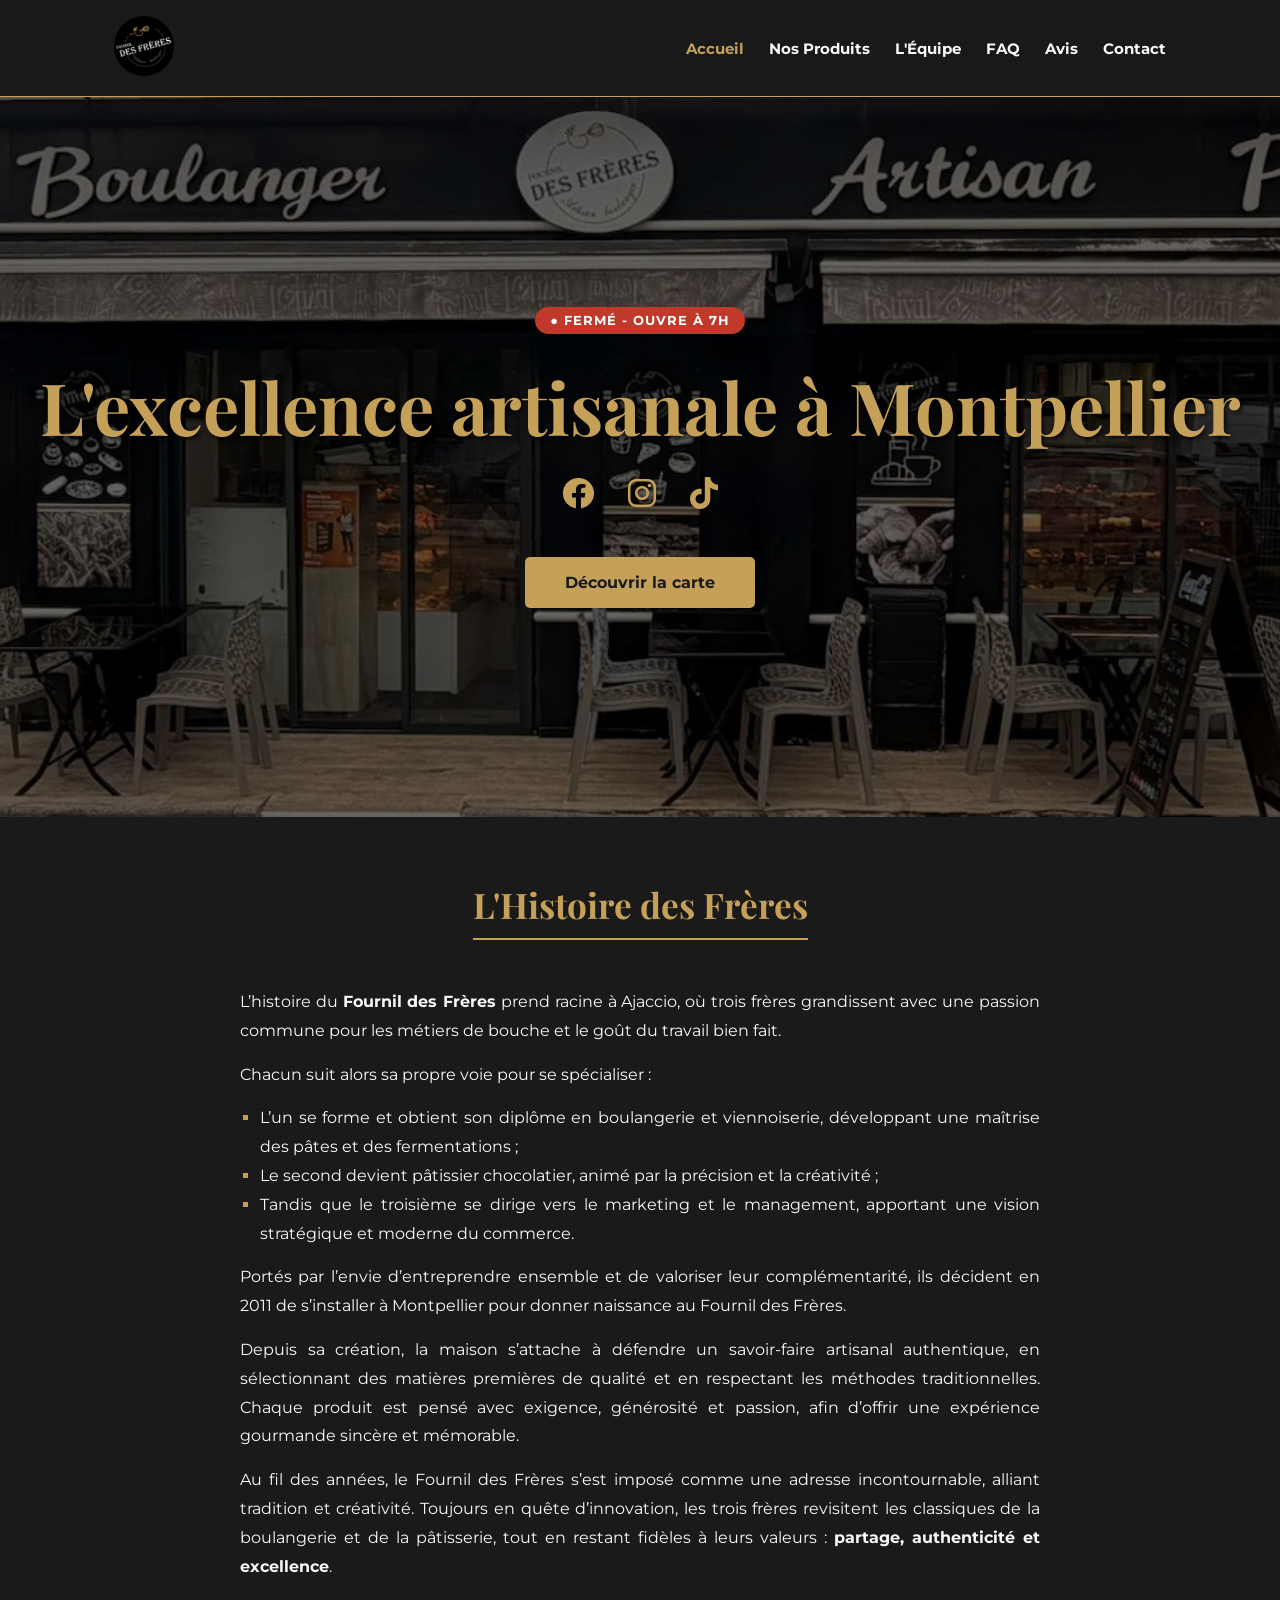
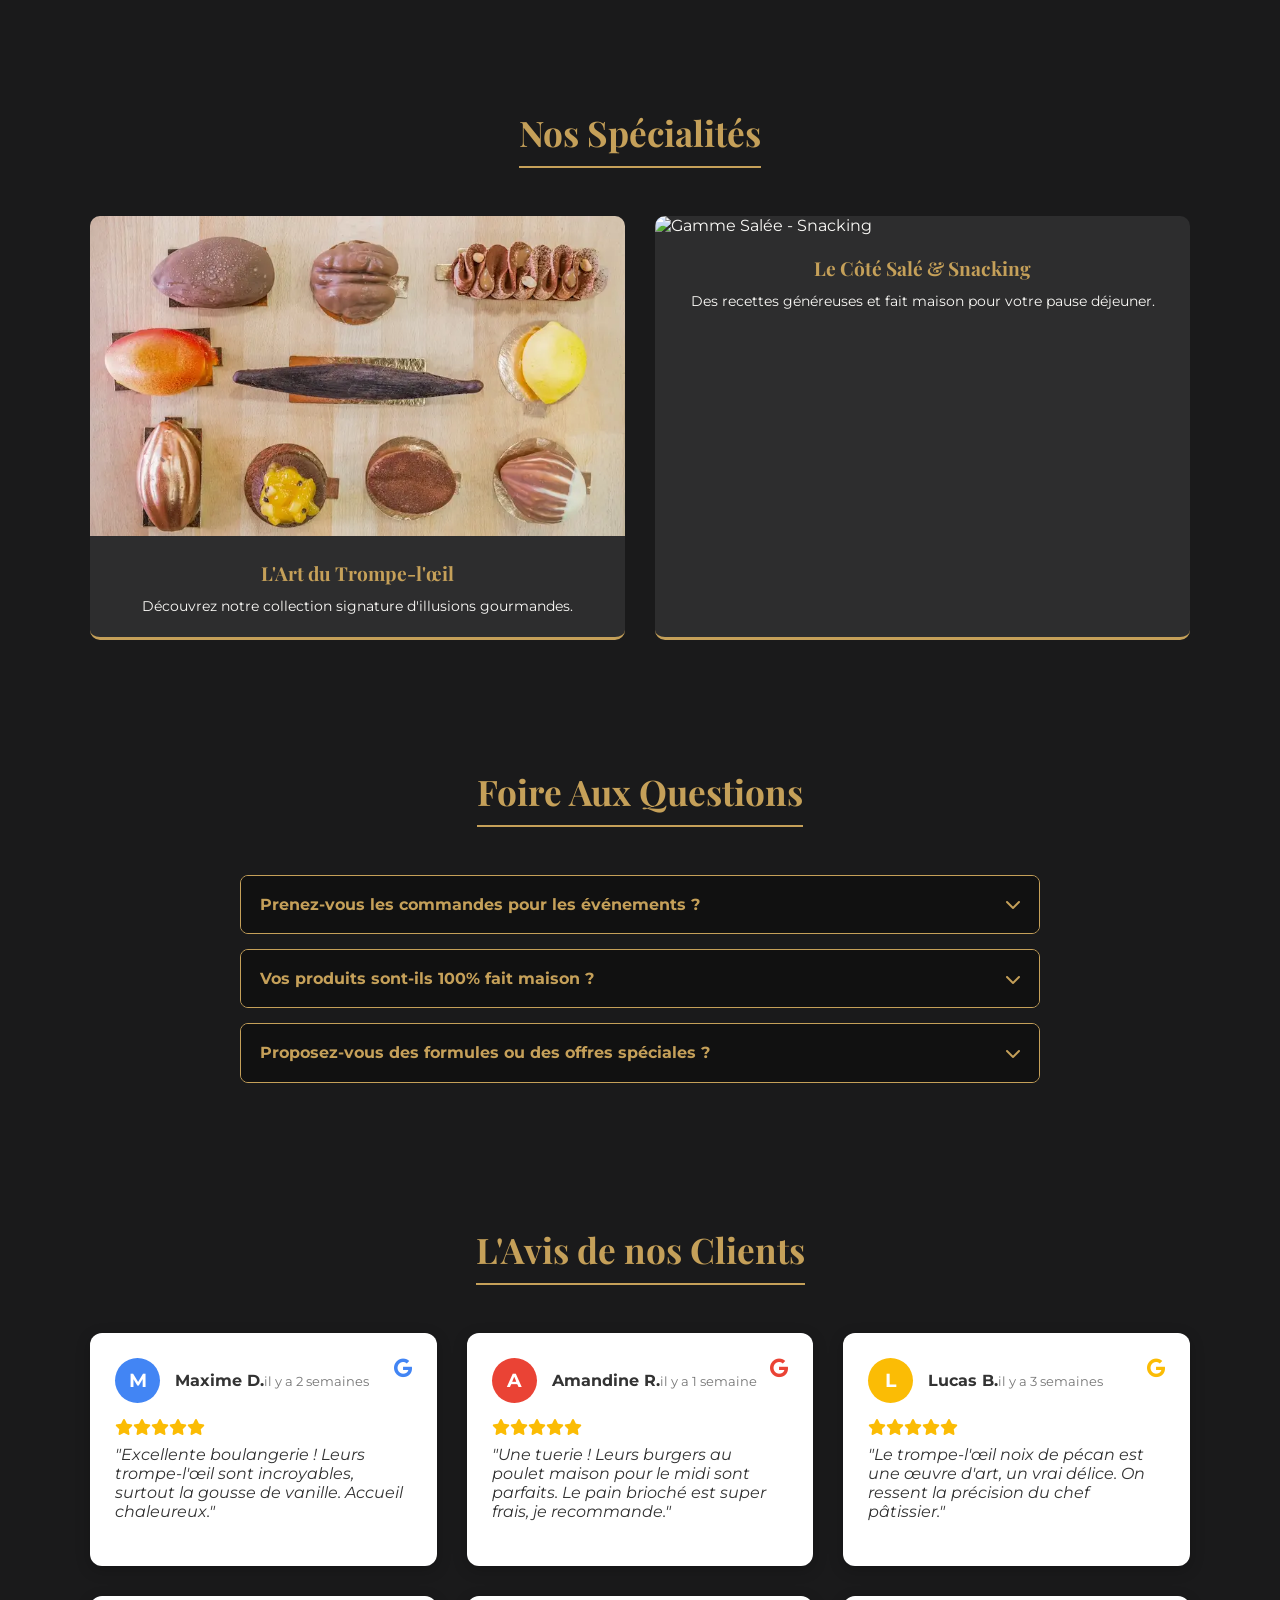
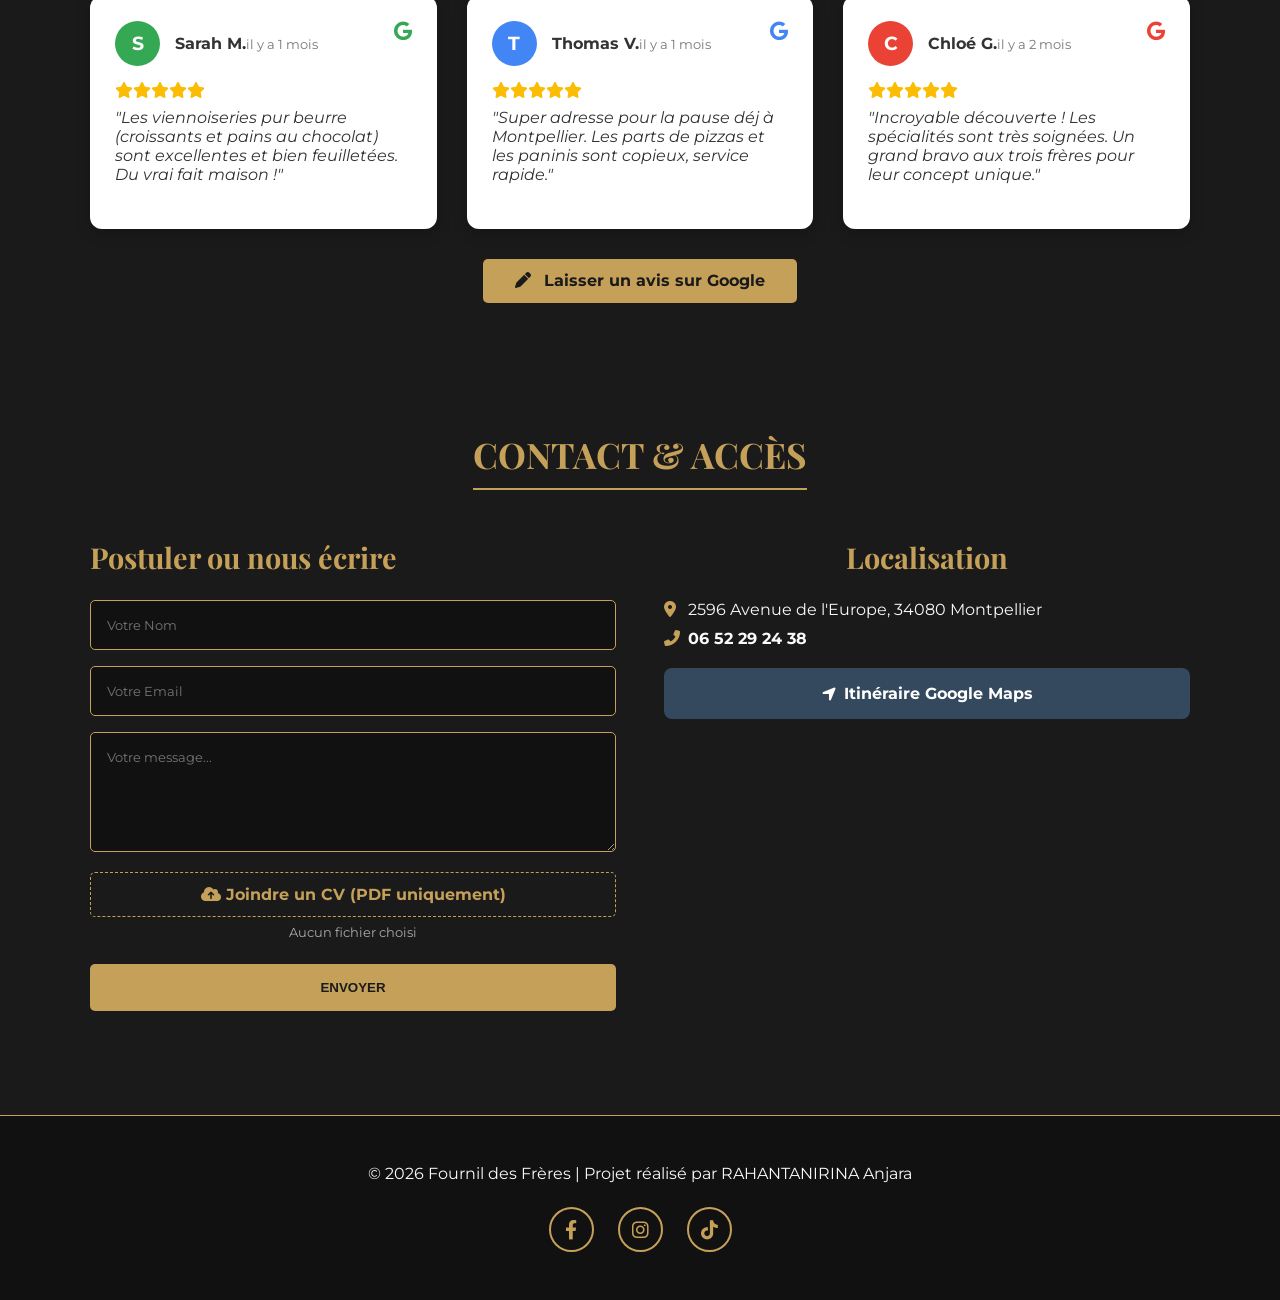
==== commit 2cede627: "fix: lighthouse" ====
--- a/index.html
+++ b/index.html
@@ -15,15 +15,15 @@
 <body>
 
     <div id="loader">
-        <img src="logo-fdf.jpg" alt="Chargement" class="loader-logo">
+        <img src="logo-fdf.jpg" alt="Chargement" class="loader-logo" width="120" height="120">
     </div>
     <div id="scroll-progress-bar"></div>
 
     <header id="header">
         <div class="container header-flex">
-            <a href="index.html"><img src="logo-fdf.jpg" alt="Logo Fournil des Frères" class="logo"></a>
+            <a href="index.html"><img src="logo-fdf.jpg" alt="Logo Fournil des Frères" class="logo" width="60" height="60"></a>
             
-            <div class="menu-toggle" id="mobile-menu"><i class="fas fa-bars"></i></div>
+            <div class="menu-toggle" id="mobile-menu" aria-label="Ouvrir le menu" role="button" tabindex="0"><i class="fas fa-bars"></i></div>
             
             <nav class="desktop-nav">
                 <ul id="nav-list">
@@ -53,9 +53,9 @@
                 <h1>L'excellence artisanale à Montpellier</h1>
                 
                 <div class="social-hero">
-                    <a href="https://www.facebook.com/Fournil-Des-Freres-107066511878900" target="_blank"><i class="fab fa-facebook"></i></a>
-                    <a href="https://www.instagram.com/fournildesfreres34" target="_blank"><i class="fab fa-instagram"></i></a>
-                    <a href="https://www.tiktok.com/@fournildesfreres" target="_blank"><i class="fab fa-tiktok"></i></a>
+                    <a href="https://www.facebook.com/Fournil-Des-Freres-107066511878900" target="_blank" rel="noopener noreferrer" aria-label="Facebook"><i class="fab fa-facebook"></i></a>
+                    <a href="https://www.instagram.com/fournildesfreres34" target="_blank" rel="noopener noreferrer" aria-label="Instagram"><i class="fab fa-instagram"></i></a>
+                    <a href="https://www.tiktok.com/@fournildesfreres" target="_blank" rel="noopener noreferrer" aria-label="TikTok"><i class="fab fa-tiktok"></i></a>
                 </div>
                 <a href="produits.html" class="btn-gold-hero">Découvrir la carte</a>
             </div>
@@ -65,16 +65,14 @@
             <h2 class="title">L'Histoire des Frères</h2>
             <div style="max-width: 800px; margin: 0 auto; line-height: 1.8; text-align: justify;">
                 <p style="margin-bottom: 15px;">L’histoire du <strong>Fournil des Frères</strong> prend racine à Ajaccio, où trois frères grandissent avec une passion commune pour les métiers de bouche et le goût du travail bien fait.</p>
-                
                 <p style="margin-bottom: 15px;">Chacun suit alors sa propre voie pour se spécialiser :</p>
                 <ul style="margin-bottom: 15px; padding-left: 20px; list-style-type: square; color: var(--or);">
                     <li><span style="color: var(--creme);">L’un se forme et obtient son diplôme en boulangerie et viennoiserie, développant une maîtrise des pâtes et des fermentations ;</span></li>
                     <li><span style="color: var(--creme);">Le second devient pâtissier chocolatier, animé par la précision et la créativité ;</span></li>
                     <li><span style="color: var(--creme);">Tandis que le troisième se dirige vers le marketing et le management, apportant une vision stratégique et moderne du commerce.</span></li>
                 </ul>
-
                 <p style="margin-bottom: 15px;">Portés par l’envie d’entreprendre ensemble et de valoriser leur complémentarité, ils décident en 2011 de s’installer à Montpellier pour donner naissance au Fournil des Frères.</p>
-                <p style="margin-bottom: 15px;">Depuis sa création, la maison s’attache à défendre un savoir-faire artisanal authentique, en sélectionnant des matières premières de qualité et en respectant les méthodes traditionnelles. Chaque produit est gedacht avec exigence, générosité et passion, afin d’offrir une expérience gourmande sincère et mémorable.</p>
+                <p style="margin-bottom: 15px;">Depuis sa création, la maison s’attache à défendre un savoir-faire artisanal authentique, en sélectionnant des matières premières de qualité et en respectant les méthodes traditionnelles. Chaque produit est pensé avec exigence, générosité et passion, afin d’offrir une expérience gourmande sincère et mémorable.</p>
                 <p>Au fil des années, le Fournil des Frères s’est imposé comme une adresse incontournable, alliant tradition et créativité. Toujours en quête d’innovation, les trois frères revisitent les classiques de la boulangerie et de la pâtisserie, tout en restant fidèles à leurs valeurs : <strong>partage, authenticité et excellence</strong>.</p>
             </div>
         </section>
@@ -84,7 +82,7 @@
             <div class="product-grid" style="grid-template-columns: repeat(auto-fit, minmax(320px, 1fr));">
                 <article class="product-card reveal">
                     <a href="produits.html">
-                        <img src="FournilDesFrères_trompe-loeil_Hero.webp" alt="Gamme Sucrée" loading="lazy" style="height: 320px;">
+                        <img src="FournilDesFrères_trompe-loeil_Hero.webp" alt="Gamme Sucrée - Trompe-l'œil" loading="lazy" style="height: 320px;" width="600" height="320">
                         <div class="product-info">
                             <h3>L'Art du Trompe-l'œil</h3>
                             <p>Découvrez notre collection signature d'illusions gourmandes.</p>
@@ -94,7 +92,7 @@
 
                 <article class="product-card reveal">
                     <a href="produits.html">
-                        <img src="FournilDesFrères_Sale_Hero.webp" alt="Gamme Salée" loading="lazy" style="height: 320px;">
+                        <img src="FournilDesFrères_Sale_Hero.jpg" alt="Gamme Salée - Snacking" loading="lazy" style="height: 320px;" width="600" height="320">
                         <div class="product-info">
                             <h3>Le Côté Salé & Snacking</h3>
                             <p>Des recettes généreuses et fait maison pour votre pause déjeuner.</p>
@@ -181,7 +179,7 @@
                 </div>
             </div>
             <div style="text-align: center; margin-top: 30px;">
-                <a href="https://www.google.com/maps/place/Fournil+des+frères/@43.641869,3.8200574,17z/data=!4m8!3m7!1s0x12b6ade1ebe841e1:0xa99e64c66c373153!8m2!3d43.641869!4d3.8200574!9m1!1b1!16s%2Fg%2F11tfpc4v9q?entry=ttu&g_ep=EgoyMDI2MDQyNy4wIKXMDSoASAFQAw%3D%3D" target="_blank" class="btn-gold-hero" style="margin-top: 0; padding: 0.8rem 2rem;">
+                <a href="https://www.google.com/maps/place/Fournil+des+frères/@43.641869,3.8200574,17z/data=!4m8!3m7!1s0x12b6ade1ebe841e1:0xa99e64c66c373153!8m2!3d43.641869!4d3.8200574!9m1!1b1!16s%2Fg%2F11tfpc4v9q?entry=ttu&g_ep=EgoyMDI2MDQyNy4wIKXMDSoASAFQAw%3D%3D" target="_blank" rel="noopener noreferrer" class="btn-gold-hero" style="margin-top: 0; padding: 0.8rem 2rem;">
                     <i class="fas fa-pen" style="margin-right: 8px;"></i> Laisser un avis sur Google
                 </a>
             </div>
@@ -193,9 +191,10 @@
                 <div class="contact-form">
                     <h3>Postuler ou nous écrire</h3>
                     <form action="https://formspree.io/f/xzdyaoab" method="POST" enctype="multipart/form-data">
-                        <input type="text" name="Nom" placeholder="Votre Nom" required>
-                        <input type="email" name="Email" placeholder="Votre Email" required>
-                        <textarea name="Message" placeholder="Votre message..." required></textarea>
+                        <!-- Ajout des aria-labels -->
+                        <input type="text" name="Nom" placeholder="Votre Nom" aria-label="Votre Nom" required>
+                        <input type="email" name="Email" placeholder="Votre Email" aria-label="Votre Email" required>
+                        <textarea name="Message" placeholder="Votre message..." aria-label="Votre message" required></textarea>
                         
                         <div class="file-upload-wrapper">
                             <label for="file-upload" class="custom-file-upload">
@@ -212,10 +211,10 @@
                     <p style="margin-bottom: 10px;"><i class="fas fa-map-marker-alt" style="color:var(--or); width: 20px;"></i> 2596 Avenue de l'Europe, 34080 Montpellier</p>
                     <p style="margin-bottom: 20px;"><i class="fas fa-phone-alt" style="color:var(--or); width: 20px;"></i> <a href="tel:0652292438" style="color: inherit; text-decoration: none; font-weight: bold;">06 52 29 24 38</a></p>
                     
-                    <a href="https://www.google.com/maps/dir/?api=1&destination=Fournil+des+Frères,+2596+Avenue+de+l'Europe,+Montpellier2" target="_blank" class="btn-gps">
+                    <a href="https://www.google.com/maps/dir/?api=1&destination=Fournil+des+Frères,+2596+Avenue+de+l'Europe,+Montpellier2" target="_blank" rel="noopener noreferrer" class="btn-gps">
                         <i class="fas fa-location-arrow" style="margin-right:8px;"></i> Itinéraire Google Maps
                     </a>
-                    <iframe src="https://www.google.com/maps/embed?pb=!1m18!1m12!1m3!1d2888.665672101344!2d3.834015!3d43.613479!2m3!1f0!2f0!3f0!3m2!1i1024!2i768!4f13.1!3m3!1m2!1s0x12b6b3bfb77f362b%3A0x4c137f65bf97f9bb!2sFournil%20des%20Fr%C3%A8res!5e0!3m2!1sfr!2sfr!4v1710000000000!5m2!1sfr!2sfr" width="100%" height="250" style="border:0; border-radius:10px; margin-top:15px;" allowfullscreen="" loading="lazy"></iframe>
+                    <iframe src="https://www.google.com/maps/embed?pb=!1m18!1m12!1m3!1d2888.665672101344!2d3.834015!3d43.613479!2m3!1f0!2f0!3f0!3m2!1i1024!2i768!4f13.1!3m3!1m2!1s0x12b6b3bfb77f362b%3A0x4c137f65bf97f9bb!2sFournil%20des%20Fr%C3%A8res!5e0!3m2!1sfr!2sfr!4v1710000000000!5m2!1sfr!2sfr" width="100%" height="250" style="border:0; border-radius:10px; margin-top:15px;" allowfullscreen="" loading="lazy" title="Carte Google Maps"></iframe>
                 </div>
             </div>
         </section>
@@ -224,13 +223,13 @@
     <footer>
         <p>© 2026 Fournil des Frères | Projet réalisé par RAHANTANIRINA Anjara</p>
         <div class="footer-socials">
-            <a href="https://www.facebook.com/Fournil-Des-Freres-107066511878900" target="_blank" class="social-circle-footer"><i class="fab fa-facebook-f"></i></a>
-            <a href="https://www.instagram.com/fournildesfreres34" target="_blank" class="social-circle-footer"><i class="fab fa-instagram"></i></a>
-            <a href="https://www.tiktok.com/@fournildesfreres" target="_blank" class="social-circle-footer"><i class="fab fa-tiktok"></i></a>
+            <a href="https://www.facebook.com/Fournil-Des-Freres-107066511878900" target="_blank" rel="noopener noreferrer" class="social-circle-footer" aria-label="Facebook"><i class="fab fa-facebook-f"></i></a>
+            <a href="https://www.instagram.com/fournildesfreres34" target="_blank" rel="noopener noreferrer" class="social-circle-footer" aria-label="Instagram"><i class="fab fa-instagram"></i></a>
+            <a href="https://www.tiktok.com/@fournildesfreres" target="_blank" rel="noopener noreferrer" class="social-circle-footer" aria-label="TikTok"><i class="fab fa-tiktok"></i></a>
         </div>
     </footer>
 
-    <button id="backToTop"><i class="fas fa-arrow-up"></i></button>
+    <button id="backToTop" aria-label="Retour en haut de la page"><i class="fas fa-arrow-up"></i></button>
 
     <script src="script.js"></script>
 </body>
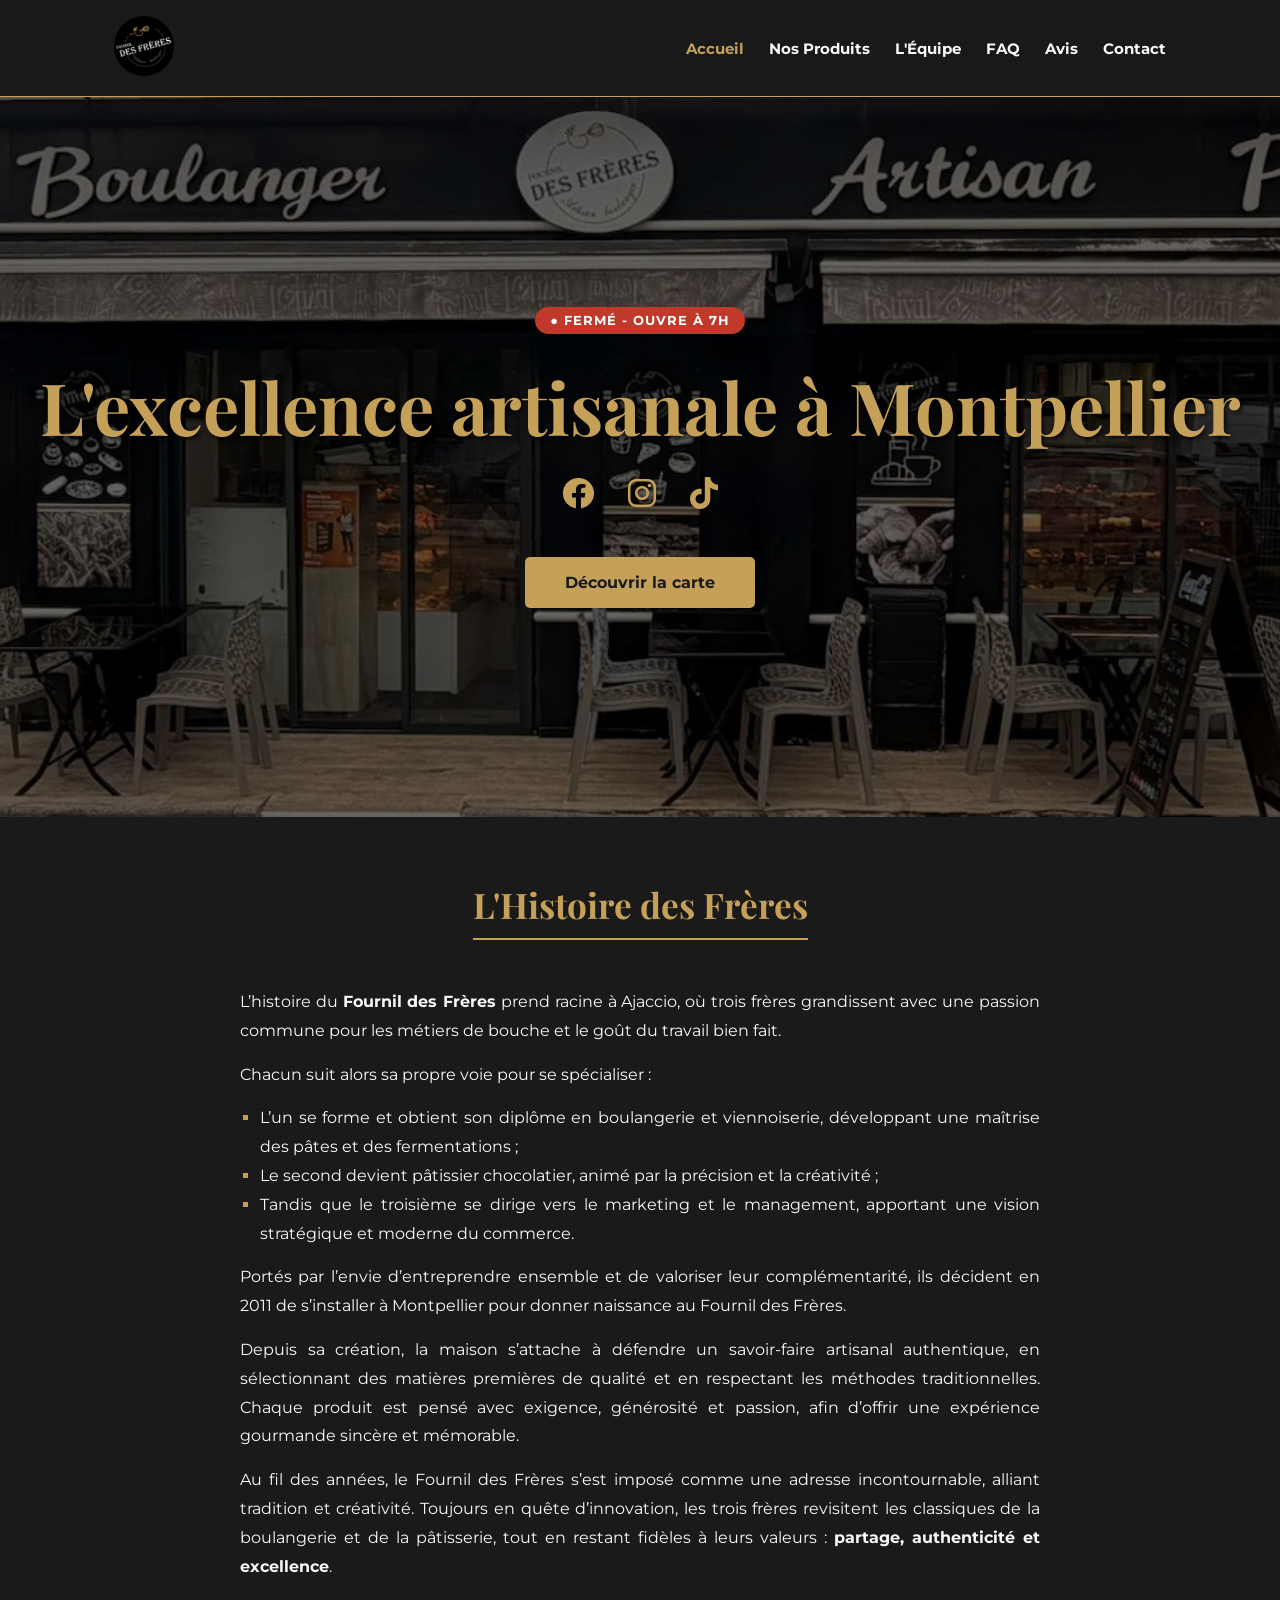
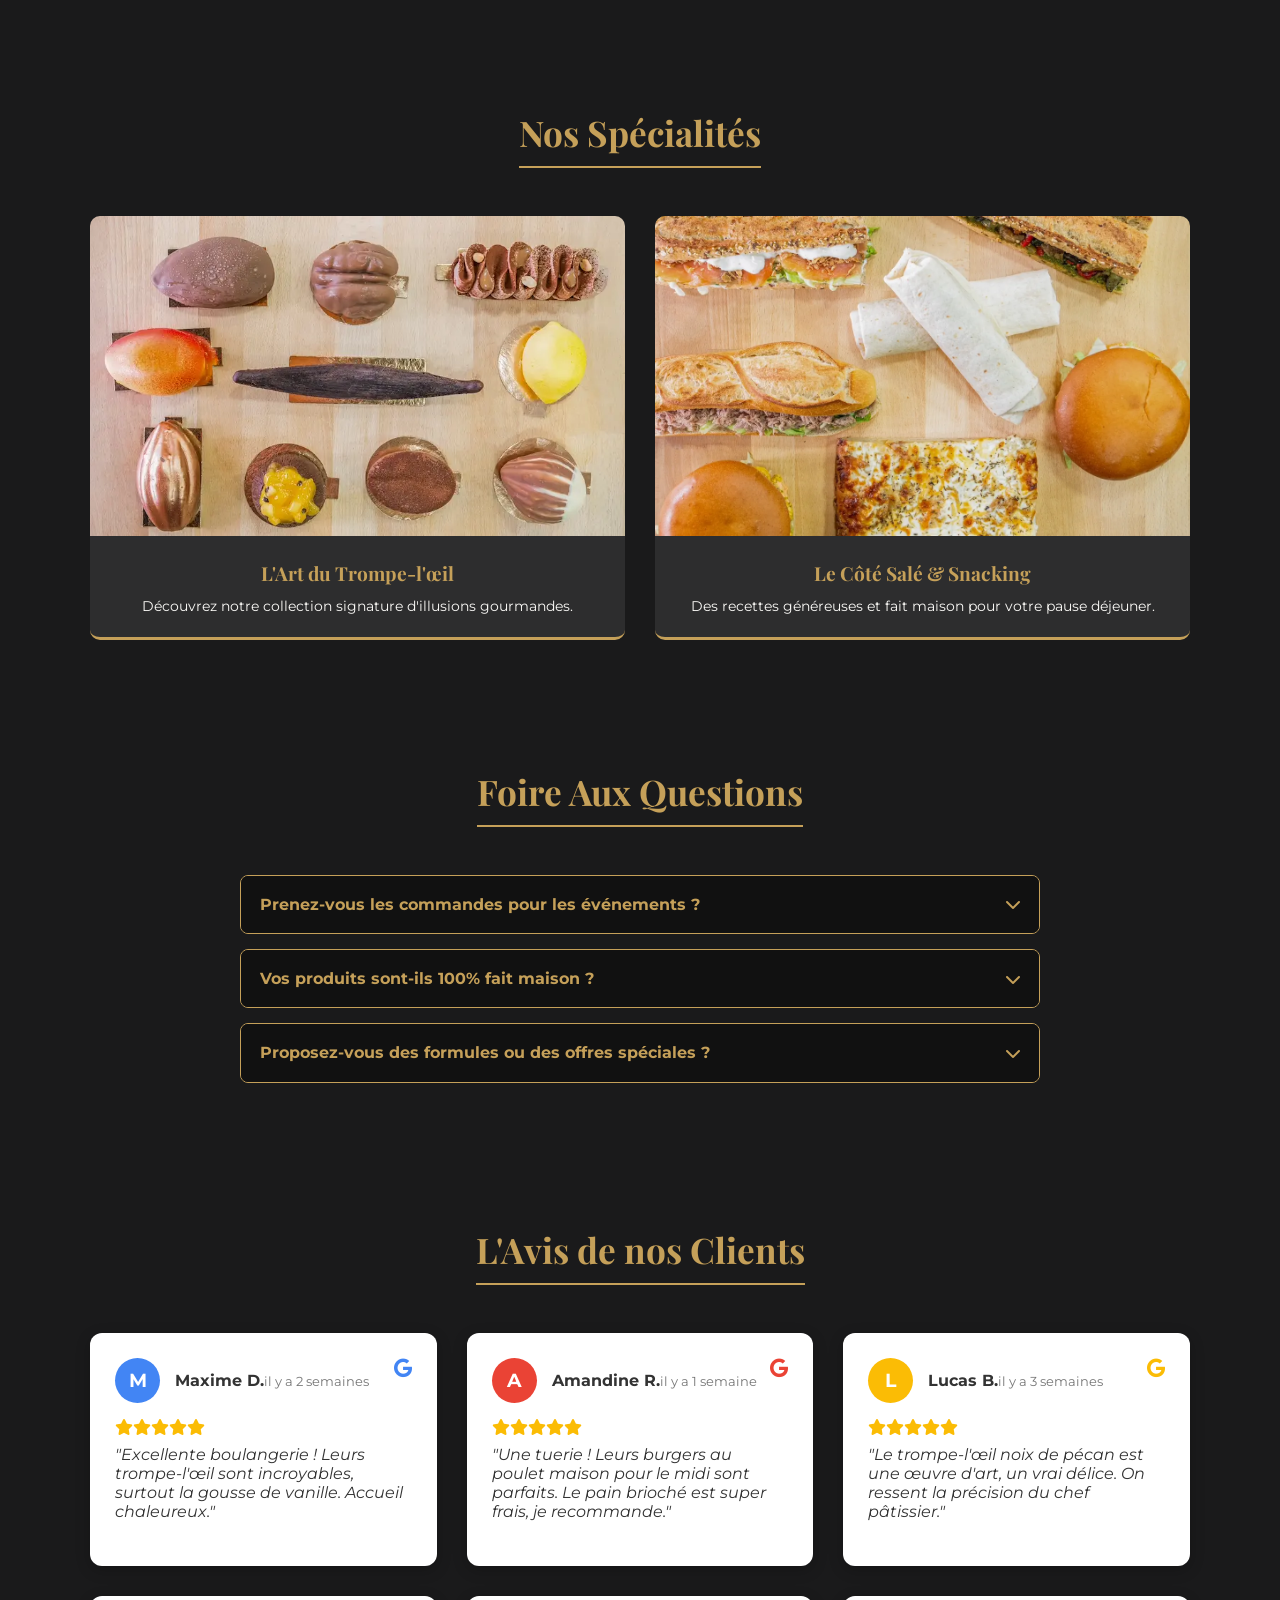
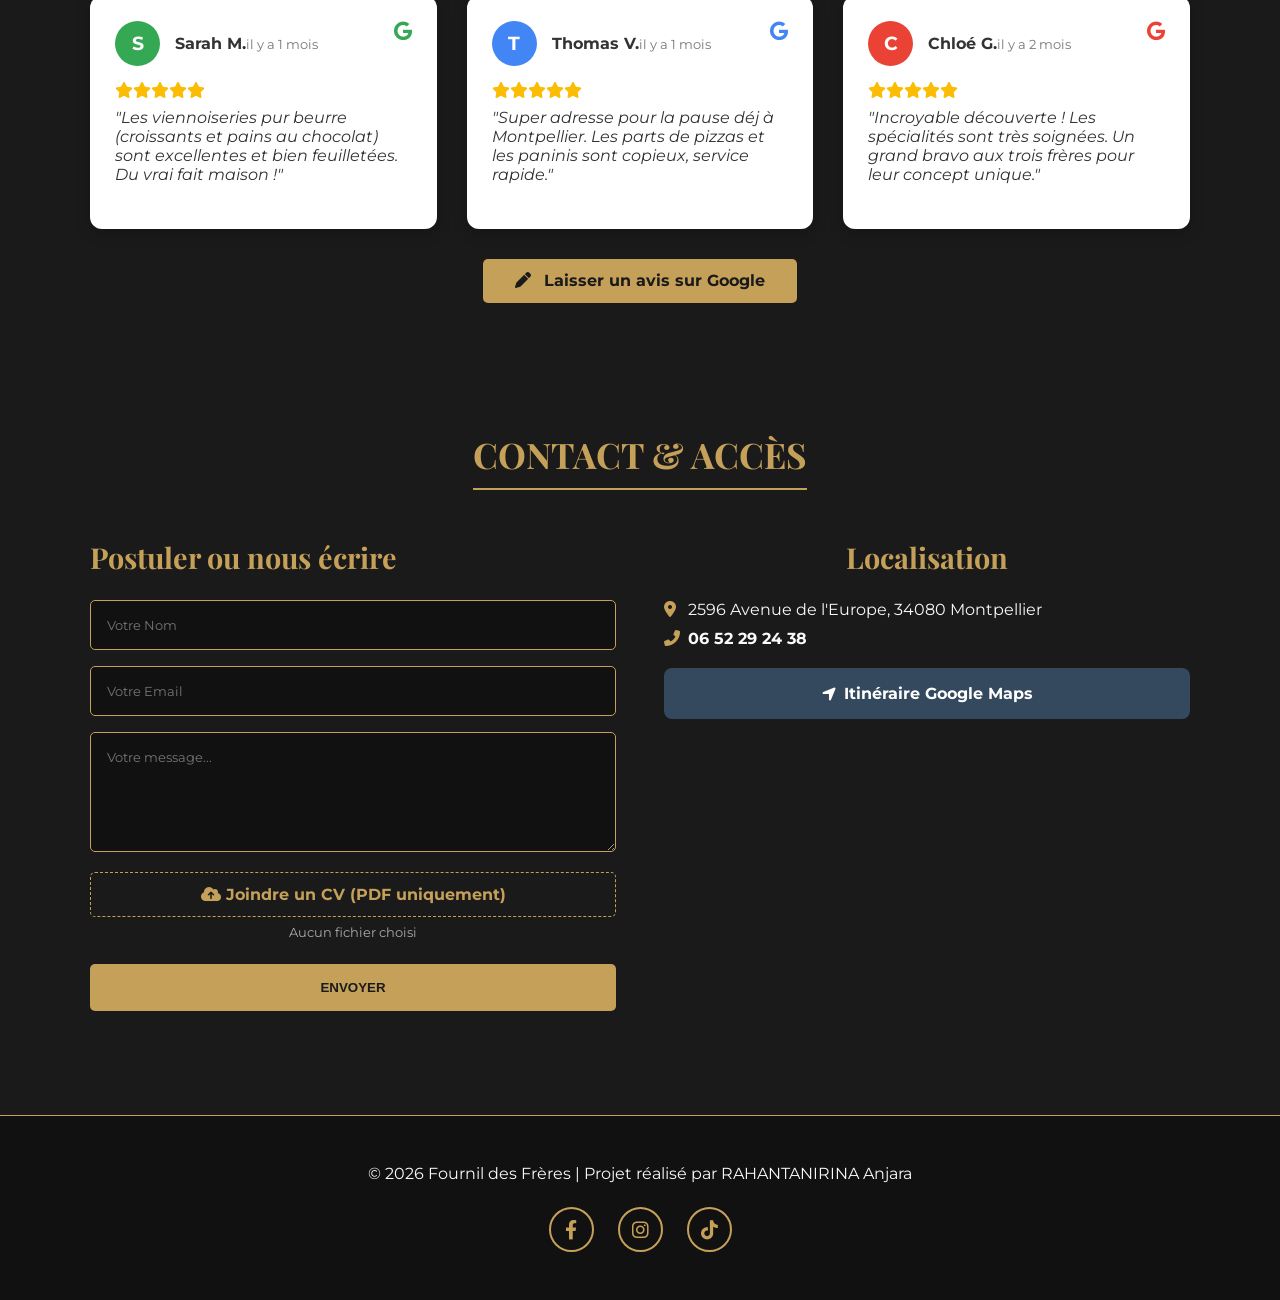
==== commit 613fd60e: "fix: lighthouse" ====
--- a/index.html
+++ b/index.html
@@ -92,7 +92,7 @@
 
                 <article class="product-card reveal">
                     <a href="produits.html">
-                        <img src="FournilDesFrères_Sale_Hero.jpg" alt="Gamme Salée - Snacking" loading="lazy" style="height: 320px;" width="600" height="320">
+                        <img src="FournilDesFrères_Sale_Hero.webp" alt="Gamme Salée - Snacking" loading="lazy" style="height: 320px;" width="600" height="320">
                         <div class="product-info">
                             <h3>Le Côté Salé & Snacking</h3>
                             <p>Des recettes généreuses et fait maison pour votre pause déjeuner.</p>
